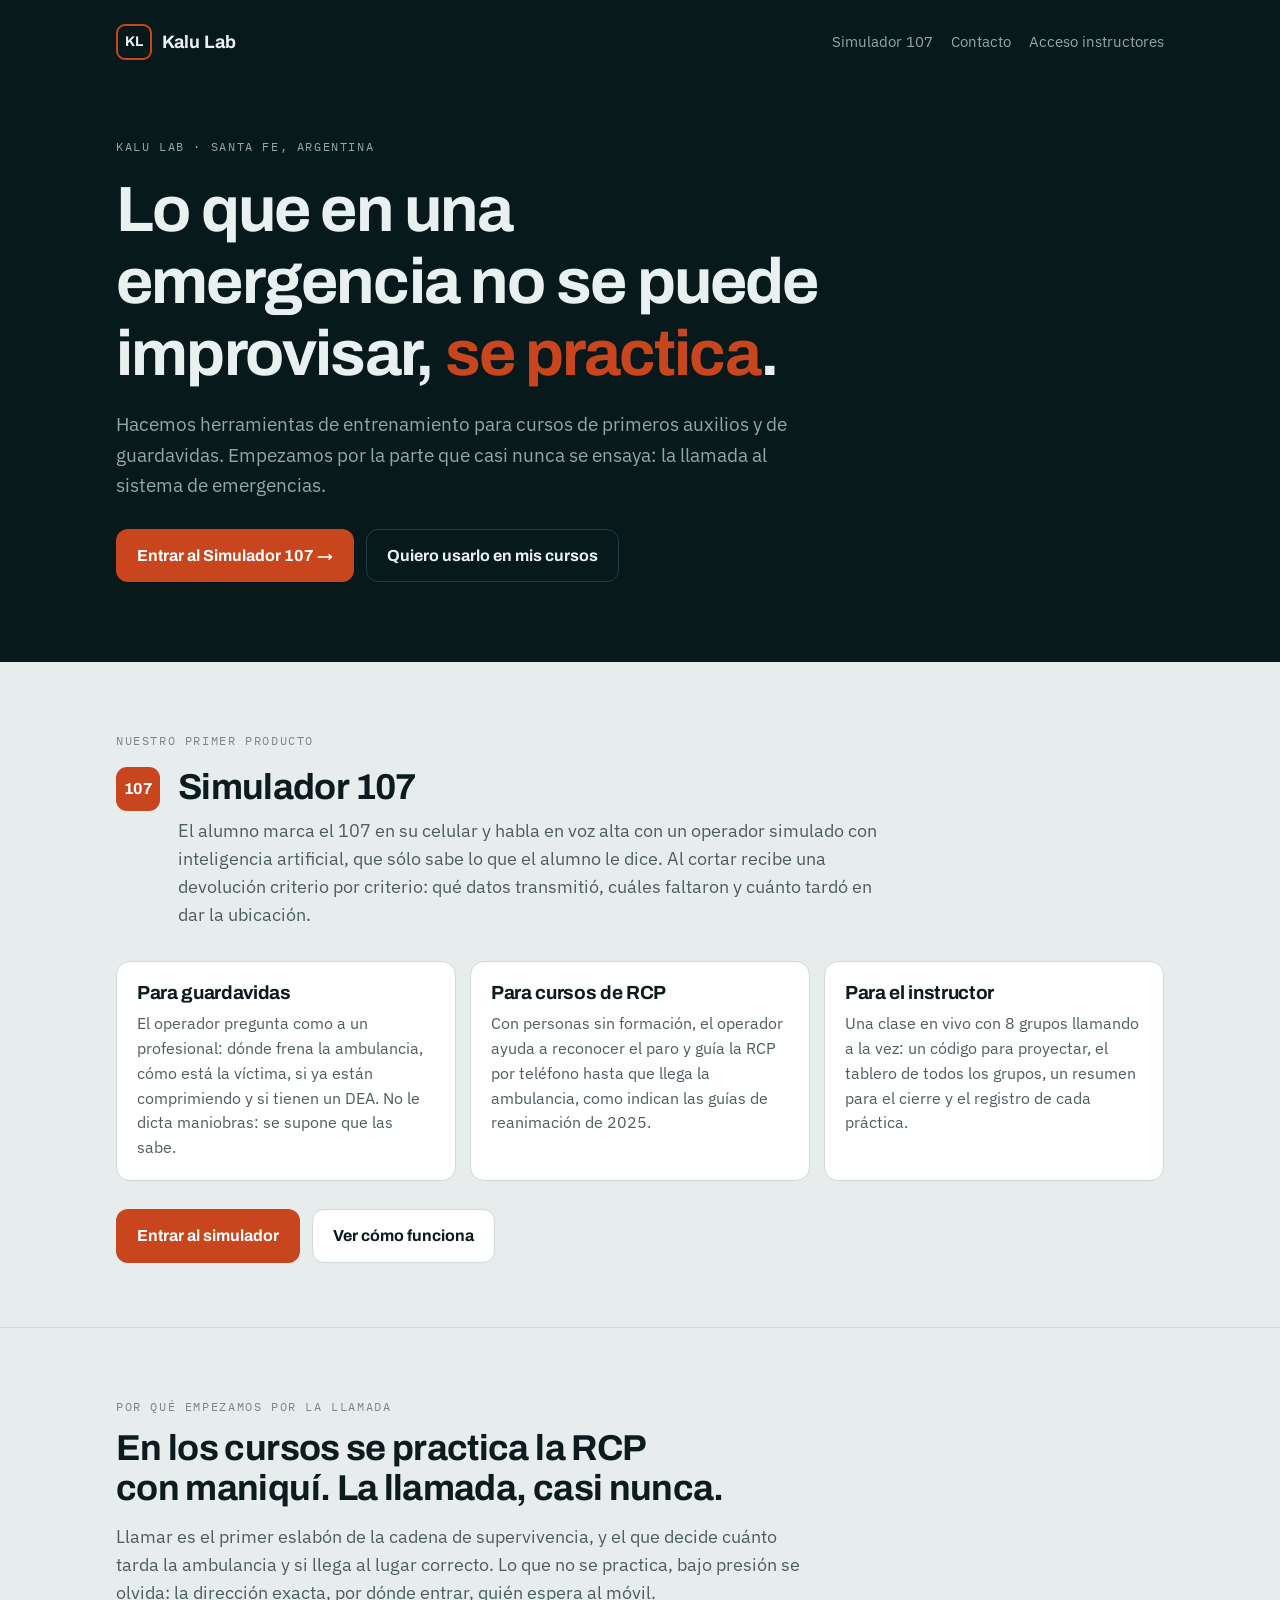
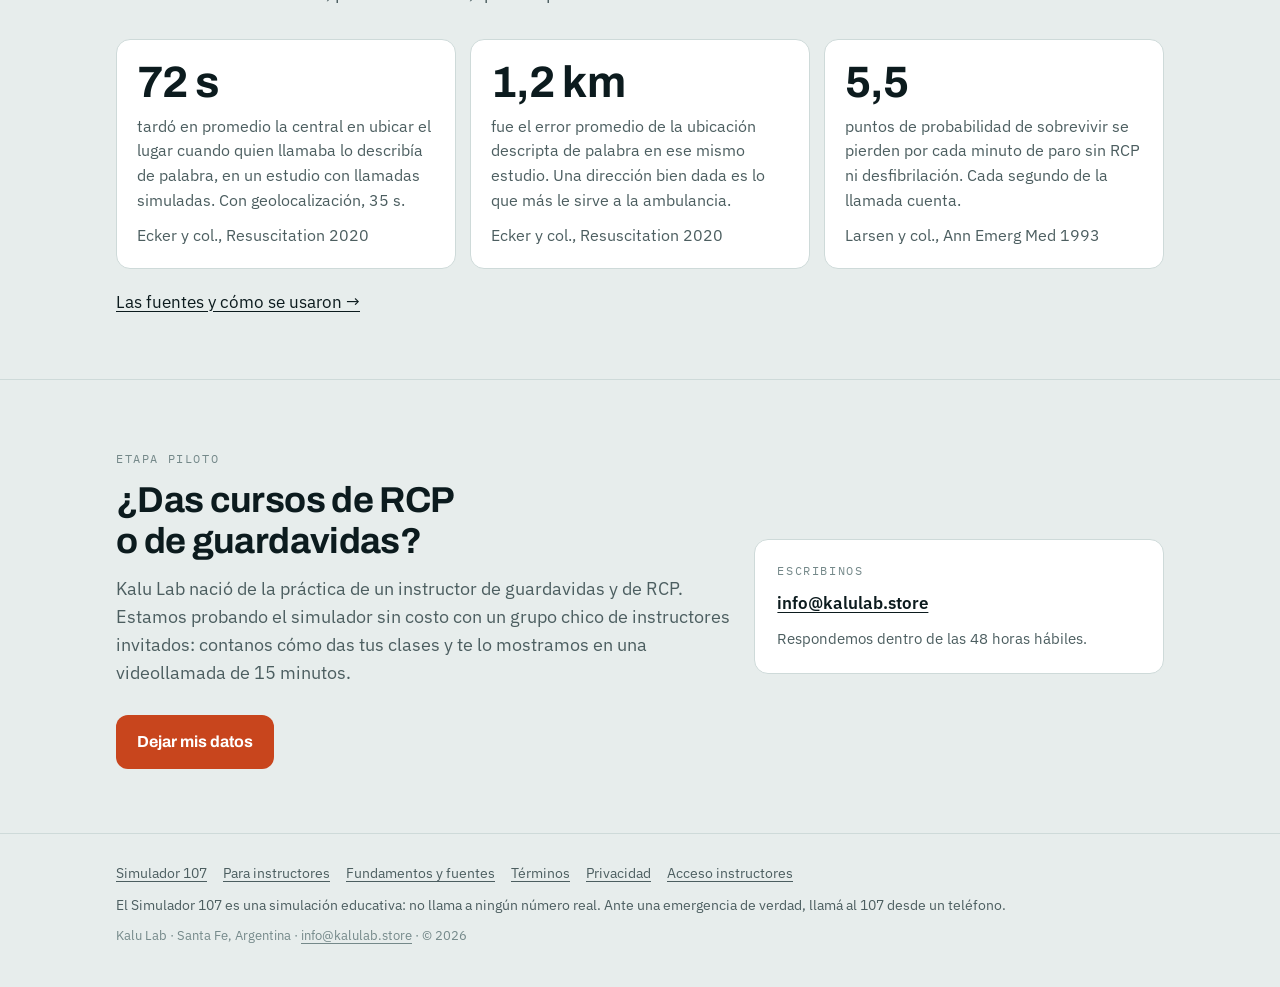
==== kalulab/index.html @ 65845c5a "La página de Kalu Lab para www.kalulab.store, con el botón para entrar al simulador La carpeta kalul" ====
<!DOCTYPE html>
<html lang="es-AR">
<head>
<meta charset="utf-8">
<meta name="viewport" content="width=device-width, initial-scale=1, viewport-fit=cover">
<title>Kalu Lab · simuladores para entrenar emergencias</title>
<meta name="description" content="Kalu Lab hace simuladores para cursos de primeros auxilios y de guardavidas. Su primer producto, el Simulador 107, entrena en voz alta la llamada al sistema de emergencias.">
<meta property="og:title" content="Kalu Lab · lo que no se puede improvisar, se practica">
<meta property="og:description" content="Simuladores para cursos de primeros auxilios y de guardavidas. El primero: el Simulador 107, para practicar la llamada a emergencias.">
<meta property="og:type" content="website">
<meta property="og:url" content="https://www.kalulab.store/">
<link rel="canonical" href="https://www.kalulab.store/">
<meta name="theme-color" content="#08191C">
<link rel="icon" href="data:image/svg+xml,%3Csvg xmlns='http://www.w3.org/2000/svg' viewBox='0 0 64 64'%3E%3Crect width='64' height='64' rx='15' fill='%2308191C'/%3E%3Crect x='5' y='5' width='54' height='54' rx='11' fill='none' stroke='%23F2703F' stroke-width='4'/%3E%3Ctext x='32' y='42' text-anchor='middle' font-family='Arial,Helvetica,sans-serif' font-weight='700' font-size='26' fill='%23E9F1F0'%3EKL%3C/text%3E%3C/svg%3E">
<link rel="preconnect" href="https://fonts.googleapis.com">
<link rel="preconnect" href="https://fonts.gstatic.com" crossorigin>
<link rel="stylesheet" href="https://fonts.googleapis.com/css2?family=Archivo:wght@600;700&family=IBM+Plex+Mono:wght@400;500&family=IBM+Plex+Sans:wght@400;500;600&display=swap">
<style>
  /* La página de Kalu Lab (www.kalulab.store). Es otro proyecto de Vercel, con esta carpeta
     como raíz: no comparte archivos con el simulador, así que lleva sus estilos adentro.
     Los tokens son los mismos de las páginas públicas del simulador (publico.css), para que
     la empresa y su producto se vean de la misma familia. */
  :root{
    --ground:#E7EDEC; --surface:#FFFFFF; --surface-2:#F1F6F5;
    --ink:#0C1B1E; --ink-2:#4C5E60; --ink-3:#75898A;
    --line:#CEDAD9; --line-soft:#E0E9E8;
    --accent:#C8451D; --accent-soft:#FBEAE4;
    --deep:#08191C; --deep-2:#0F272B; --deep-3:#16363B;
    --on-deep:#E9F1F0; --on-deep-2:#8FA9A9; --deep-line:#1E4044;
    --r:14px;
    --display:"Archivo","Helvetica Neue",Arial,sans-serif;
    --body:"IBM Plex Sans","Helvetica Neue",Arial,sans-serif;
    --mono:"IBM Plex Mono",ui-monospace,Menlo,Consolas,monospace;
    color-scheme: light;
  }
  @media (prefers-color-scheme: dark){
    :root:not([data-theme="light"]){
      --ground:#091315; --surface:#0F1E21; --surface-2:#152A2E;
      --ink:#E7EFEE; --ink-2:#9DB2B2; --ink-3:#7B9192;
      --line:#20373B; --line-soft:#1A2C2F;
      --accent:#F2703F; --accent-soft:#2A1912;
      --deep:#050E10; --deep-2:#0B1C1F; --deep-3:#12292D;
      color-scheme: dark;
    }
  }
  :root[data-theme="dark"]{
    --ground:#091315; --surface:#0F1E21; --surface-2:#152A2E;
    --ink:#E7EFEE; --ink-2:#9DB2B2; --ink-3:#7B9192;
    --line:#20373B; --line-soft:#1A2C2F;
    --accent:#F2703F; --accent-soft:#2A1912;
    --deep:#050E10; --deep-2:#0B1C1F; --deep-3:#12292D;
    color-scheme: dark;
  }
  *{box-sizing:border-box}
  html,body{margin:0}
  html{scroll-behavior:smooth}
  body{background:var(--ground); color:var(--ink); font-family:var(--body); font-size:16.5px; line-height:1.6; -webkit-font-smoothing:antialiased}
  h1,h2,h3{font-family:var(--display); font-weight:700; letter-spacing:-.018em; margin:0; text-wrap:balance; line-height:1.12}
  p{margin:0}
  a{color:inherit; text-underline-offset:3px}
  :focus-visible{outline:2px solid var(--accent); outline-offset:2px; border-radius:6px}
  .lbl{font-family:var(--mono); font-size:11.5px; letter-spacing:.14em; text-transform:uppercase; color:var(--ink-3)}
  .num{font-variant-numeric:tabular-nums}
  .ancho{max-width:1080px; margin:0 auto; padding-inline:16px}

  /* barra superior: la marca de la empresa a la izquierda, el acceso al panel a la derecha */
  .barra-sup{display:flex; align-items:center; gap:12px; padding-block:16px}
  .marca{display:flex; align-items:center; gap:10px; text-decoration:none; font-family:var(--display); font-weight:700; font-size:18px; white-space:nowrap}
  /* El sello de la empresa va en contorno; el del producto (107), lleno. */
  .sello{width:36px; height:36px; flex:none; border-radius:9px; border:2px solid var(--accent); display:grid; place-items:center;
         font-family:var(--display); font-weight:700; font-size:14px; letter-spacing:-.02em}
  .sigil{width:44px; height:44px; flex:none; border-radius:11px; background:var(--accent); display:grid; place-items:center;
         font-family:var(--display); font-weight:700; font-size:16px; color:#fff; letter-spacing:-.03em}
  .barra-sup nav{margin-left:auto; display:flex; gap:18px; flex-wrap:wrap; font-size:14.5px}
  .barra-sup nav a{text-decoration:none; color:var(--on-deep-2)}
  .barra-sup nav a:hover{color:var(--on-deep); text-decoration:underline}

  /* botones */
  .btn{display:inline-flex; align-items:center; justify-content:center; gap:8px; border-radius:12px; padding:13px 20px;
       font-family:var(--display); font-weight:700; font-size:16px; text-decoration:none; border:1px solid transparent}
  .btn.pri{background:var(--accent); color:#fff}
  .btn.pri:hover{filter:brightness(1.07)}
  .btn.sec{border-color:var(--line); background:var(--surface); color:var(--ink)}
  .oscura .btn.sec{background:transparent; border-color:var(--deep-line); color:var(--on-deep)}
  .acciones{display:flex; gap:12px; flex-wrap:wrap; margin-top:28px}

  /* secciones */
  .oscura{background:var(--deep); color:var(--on-deep)}
  .oscura .lbl{color:var(--on-deep-2)}
  .seccion{padding-block:64px}
  .seccion + .seccion{border-top:1px solid var(--line)}
  .seccion h2{font-size:clamp(26px, 4vw, 36px); margin-top:10px}
  .bajada{color:var(--ink-2); font-size:17.5px; margin-top:14px; max-width:64ch}
  .oscura .bajada{color:var(--on-deep-2)}

  .hero{padding-block:8px 80px}
  .hero .contenido{margin-top:56px; max-width:820px}
  .hero h1{font-size:clamp(36px, 6vw, 64px); letter-spacing:-.028em; margin-top:16px}
  .hero h1 em{font-style:normal; color:var(--accent)}
  .hero .bajada{font-size:19px; margin-top:20px}

  /* el producto */
  .producto{display:grid; gap:18px; grid-template-columns:auto 1fr; align-items:start; margin-top:8px}
  .producto h2{margin-top:0}
  .rasgos{display:grid; gap:14px; grid-template-columns:repeat(3, minmax(0,1fr)); margin-top:32px}
  .rasgo{background:var(--surface); border:1px solid var(--line); border-radius:var(--r); padding:20px}
  .rasgo h3{font-size:19px}
  .rasgo p{margin-top:8px; color:var(--ink-2); font-size:15.5px}

  /* por qué la llamada: tres cifras con su fuente */
  .cifras{display:grid; gap:14px; grid-template-columns:repeat(3, minmax(0,1fr)); margin-top:32px}
  .cifra{background:var(--surface); border:1px solid var(--line); border-radius:var(--r); padding:20px}
  .cifra .v{font-family:var(--display); font-weight:700; font-size:44px; letter-spacing:-.02em; line-height:1}
  .cifra p{margin-top:10px; color:var(--ink-2); font-size:15.5px}
  .cita{margin-top:10px; font-size:14px; color:var(--ink-3)}
  .mas{margin-top:20px}

  .contacto{display:grid; gap:24px; grid-template-columns:1.2fr .8fr; align-items:center}
  .tarjeta{background:var(--surface); border:1px solid var(--line); border-radius:var(--r); padding:22px; display:grid; gap:10px}
  .tarjeta a{font-weight:600}

  /* pie */
  .pie{border-top:1px solid var(--line); padding-block:28px 40px; font-size:14px; color:var(--ink-2)}
  .pie .ancho{display:grid; gap:10px}
  .pie nav{display:flex; gap:16px; flex-wrap:wrap}
  .pie .legal{font-size:13px; color:var(--ink-3)}

  @media (max-width: 820px){
    .rasgos,.cifras{grid-template-columns:1fr}
    .contacto{grid-template-columns:1fr}
  }
  /* En el celular la barra de arriba deja sólo el acceso al panel. */
  @media (max-width: 640px){
    .barra-sup nav a:not(:last-child){display:none}
    .producto{grid-template-columns:1fr}
    .hero .contenido{margin-top:36px}
  }
  @media (prefers-reduced-motion: reduce){ html{scroll-behavior:auto} }
</style>
</head>
<body>

<header class="oscura hero">
  <div class="ancho">
    <div class="barra-sup">
      <a class="marca" href="./"><span class="sello" aria-hidden="true">KL</span>Kalu Lab</a>
      <nav aria-label="Secciones"><a href="#simulador">Simulador 107</a><a href="#contacto">Contacto</a><a href="https://simulador.kalulab.store/panel" id="acceso-panel">Acceso instructores</a></nav>
    </div>
    <div class="contenido">
      <span class="lbl">Kalu Lab · Santa Fe, Argentina</span>
      <h1>Lo que en una emergencia no se puede improvisar, <em>se practica</em>.</h1>
      <p class="bajada">Hacemos herramientas de entrenamiento para cursos de primeros auxilios y de guardavidas. Empezamos por la parte que casi nunca se ensaya: la llamada al sistema de emergencias.</p>
      <div class="acciones">
        <a class="btn pri" href="https://simulador.kalulab.store/" id="ir-simulador">Entrar al Simulador 107 →</a>
        <a class="btn sec" href="https://simulador.kalulab.store/instructores">Quiero usarlo en mis cursos</a>
      </div>
    </div>
  </div>
</header>

<main>
  <section class="seccion" id="simulador">
    <div class="ancho">
      <span class="lbl">Nuestro primer producto</span>
      <div class="producto" style="margin-top:14px">
        <span class="sigil" aria-hidden="true">107</span>
        <div>
          <h2>Simulador 107</h2>
          <p class="bajada" style="margin-top:10px">El alumno marca el 107 en su celular y habla en voz alta con un operador simulado con inteligencia artificial, que sólo sabe lo que el alumno le dice. Al cortar recibe una devolución criterio por criterio: qué datos transmitió, cuáles faltaron y cuánto tardó en dar la ubicación.</p>
        </div>
      </div>
      <div class="rasgos">
        <div class="rasgo"><h3>Para guardavidas</h3><p>El operador pregunta como a un profesional: dónde frena la ambulancia, cómo está la víctima, si ya están comprimiendo y si tienen un DEA. No le dicta maniobras: se supone que las sabe.</p></div>
        <div class="rasgo"><h3>Para cursos de RCP</h3><p>Con personas sin formación, el operador ayuda a reconocer el paro y guía la RCP por teléfono hasta que llega la ambulancia, como indican las guías de reanimación de 2025.</p></div>
        <div class="rasgo"><h3>Para el instructor</h3><p>Una clase en vivo con 8 grupos llamando a la vez: un código para proyectar, el tablero de todos los grupos, un resumen para el cierre y el registro de cada práctica.</p></div>
      </div>
      <div class="acciones">
        <a class="btn pri" href="https://simulador.kalulab.store/">Entrar al simulador</a>
        <a class="btn sec" href="https://simulador.kalulab.store/instructores#como">Ver cómo funciona</a>
      </div>
    </div>
  </section>

  <section class="seccion">
    <div class="ancho">
      <span class="lbl">Por qué empezamos por la llamada</span>
      <h2>En los cursos se practica la RCP con maniquí. La llamada, casi nunca.</h2>
      <p class="bajada">Llamar es el primer eslabón de la cadena de supervivencia, y el que decide cuánto tarda la ambulancia y si llega al lugar correcto. Lo que no se practica, bajo presión se olvida: la dirección exacta, por dónde entrar, quién espera al móvil.</p>
      <div class="cifras">
        <div class="cifra"><div class="v num">72 s</div><p>tardó en promedio la central en ubicar el lugar cuando quien llamaba lo describía de palabra, en un estudio con llamadas simuladas. Con geolocalización, 35 s.</p><p class="cita">Ecker y col., Resuscitation 2020</p></div>
        <div class="cifra"><div class="v num">1,2 km</div><p>fue el error promedio de la ubicación descripta de palabra en ese mismo estudio. Una dirección bien dada es lo que más le sirve a la ambulancia.</p><p class="cita">Ecker y col., Resuscitation 2020</p></div>
        <div class="cifra"><div class="v num">5,5</div><p>puntos de probabilidad de sobrevivir se pierden por cada minuto de paro sin RCP ni desfibrilación. Cada segundo de la llamada cuenta.</p><p class="cita">Larsen y col., Ann Emerg Med 1993</p></div>
      </div>
      <p class="mas"><a href="https://simulador.kalulab.store/fundamentos">Las fuentes y cómo se usaron →</a></p>
    </div>
  </section>

  <section class="seccion" id="contacto">
    <div class="ancho contacto">
      <div>
        <span class="lbl">Etapa piloto</span>
        <h2>¿Das cursos de RCP o de guardavidas?</h2>
        <p class="bajada">Kalu Lab nació de la práctica de un instructor de guardavidas y de RCP. Estamos probando el simulador sin costo con un grupo chico de instructores invitados: contanos cómo das tus clases y te lo mostramos en una videollamada de 15 minutos.</p>
        <div class="acciones">
          <a class="btn pri" href="https://simulador.kalulab.store/instructores#contacto">Dejar mis datos</a>
        </div>
      </div>
      <div class="tarjeta">
        <span class="lbl">Escribinos</span>
        <a href="mailto:info@kalulab.store">info@kalulab.store</a>
        <p style="color:var(--ink-2); font-size:15px">Respondemos dentro de las 48 horas hábiles.</p>
      </div>
    </div>
  </section>
</main>

<footer class="pie">
  <div class="ancho">
    <nav aria-label="Enlaces"><a href="https://simulador.kalulab.store/">Simulador 107</a><a href="https://simulador.kalulab.store/instructores">Para instructores</a><a href="https://simulador.kalulab.store/fundamentos">Fundamentos y fuentes</a><a href="https://simulador.kalulab.store/terminos">Términos</a><a href="https://simulador.kalulab.store/privacidad">Privacidad</a><a href="https://simulador.kalulab.store/panel">Acceso instructores</a></nav>
    <p>El Simulador 107 es una simulación educativa: no llama a ningún número real. Ante una emergencia de verdad, llamá al 107 desde un teléfono.</p>
    <p class="legal">Kalu Lab · Santa Fe, Argentina · <a href="mailto:info@kalulab.store">info@kalulab.store</a> · © <span id="anio">2026</span></p>
  </div>
</footer>

<script>
  // El año del pie, para que no quede viejo.
  document.getElementById("anio").textContent = new Date().getFullYear();
</script>
</body>
</html>
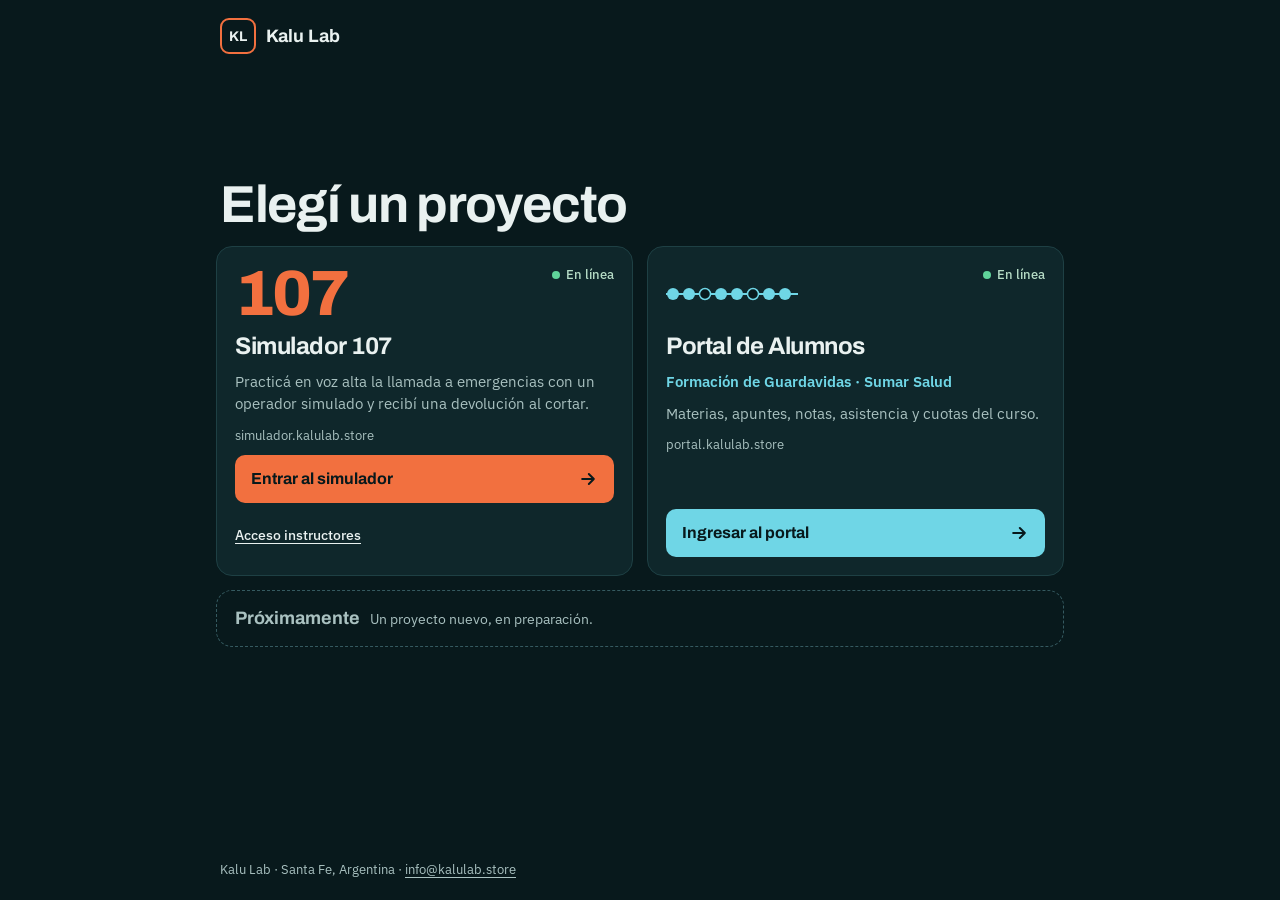
==== commit 99cb154a: "La página de Kalu Lab pasa a ser el selector de proyectos Dirección "Señal nocturna": un bloque para" ====
--- a/kalulab/index.html
+++ b/kalulab/index.html
@@ -3,228 +3,153 @@
 <head>
 <meta charset="utf-8">
 <meta name="viewport" content="width=device-width, initial-scale=1, viewport-fit=cover">
-<title>Kalu Lab · simuladores para entrenar emergencias</title>
-<meta name="description" content="Kalu Lab hace simuladores para cursos de primeros auxilios y de guardavidas. Su primer producto, el Simulador 107, entrena en voz alta la llamada al sistema de emergencias.">
-<meta property="og:title" content="Kalu Lab · lo que no se puede improvisar, se practica">
-<meta property="og:description" content="Simuladores para cursos de primeros auxilios y de guardavidas. El primero: el Simulador 107, para practicar la llamada a emergencias.">
+<title>Kalu Lab · proyectos</title>
+<meta name="description" content="Los proyectos de Kalu Lab: el Simulador 107, para practicar la llamada a emergencias, y el Portal de Alumnos de la Formación de Guardavidas de Sumar Salud.">
+<meta property="og:title" content="Kalu Lab · proyectos">
+<meta property="og:description" content="El Simulador 107 y el Portal de Alumnos de la Formación de Guardavidas de Sumar Salud.">
 <meta property="og:type" content="website">
 <meta property="og:url" content="https://www.kalulab.store/">
 <link rel="canonical" href="https://www.kalulab.store/">
 <meta name="theme-color" content="#08191C">
+<meta name="color-scheme" content="dark">
 <link rel="icon" href="data:image/svg+xml,%3Csvg xmlns='http://www.w3.org/2000/svg' viewBox='0 0 64 64'%3E%3Crect width='64' height='64' rx='15' fill='%2308191C'/%3E%3Crect x='5' y='5' width='54' height='54' rx='11' fill='none' stroke='%23F2703F' stroke-width='4'/%3E%3Ctext x='32' y='42' text-anchor='middle' font-family='Arial,Helvetica,sans-serif' font-weight='700' font-size='26' fill='%23E9F1F0'%3EKL%3C/text%3E%3C/svg%3E">
+<script>
+  // Antes de pintar nada: si llega un link de clase viejo (www.kalulab.store/?c=… o ?sala=…)
+  // o se abre la app del simulador que alguien instaló cuando el simulador vivía acá,
+  // se va directo al simulador. vercel.json hace lo mismo con los links; esto cubre la
+  // app instalada, que no pasa por una redirección.
+  (function () {
+    var q = location.search;
+    var deClase = /[?&](c|sala)=/.test(q);
+    var instalada = window.matchMedia && window.matchMedia("(display-mode: standalone)").matches;
+    if (deClase || instalada) location.replace("https://simulador.kalulab.store/" + (deClase ? q : ""));
+  })();
+</script>
 <link rel="preconnect" href="https://fonts.googleapis.com">
 <link rel="preconnect" href="https://fonts.gstatic.com" crossorigin>
-<link rel="stylesheet" href="https://fonts.googleapis.com/css2?family=Archivo:wght@600;700&family=IBM+Plex+Mono:wght@400;500&family=IBM+Plex+Sans:wght@400;500;600&display=swap">
+<link rel="stylesheet" href="https://fonts.googleapis.com/css2?family=Archivo:wght@600;700;800&family=IBM+Plex+Sans:wght@400;500;600&display=swap">
 <style>
-  /* La página de Kalu Lab (www.kalulab.store). Es otro proyecto de Vercel, con esta carpeta
-     como raíz: no comparte archivos con el simulador, así que lleva sus estilos adentro.
-     Los tokens son los mismos de las páginas públicas del simulador (publico.css), para que
-     la empresa y su producto se vean de la misma familia. */
+  /* La página de Kalu Lab (www.kalulab.store): elige entre los proyectos. Dirección
+     "Señal nocturna": el azul noche de Kalu Lab de fondo y un bloque por proyecto, cada uno
+     con su color (naranja el simulador, agua el portal). Es otro proyecto de Vercel, con
+     esta carpeta de raíz: lleva sus estilos adentro. */
   :root{
-    --ground:#E7EDEC; --surface:#FFFFFF; --surface-2:#F1F6F5;
-    --ink:#0C1B1E; --ink-2:#4C5E60; --ink-3:#75898A;
-    --line:#CEDAD9; --line-soft:#E0E9E8;
-    --accent:#C8451D; --accent-soft:#FBEAE4;
-    --deep:#08191C; --deep-2:#0F272B; --deep-3:#16363B;
-    --on-deep:#E9F1F0; --on-deep-2:#8FA9A9; --deep-line:#1E4044;
-    --r:14px;
+    --fondo:#08191C; --bloque:#0F272B; --linea:#1E4044; --linea-punteada:#355A60;
+    --tinta:#E9F1F0; --tinta-2:#A9C1C0;
+    --naranja:#F2703F; --agua:#6FD6E6; --en-linea:#5FD39A; --en-linea-texto:#B6DCC6;
     --display:"Archivo","Helvetica Neue",Arial,sans-serif;
-    --body:"IBM Plex Sans","Helvetica Neue",Arial,sans-serif;
-    --mono:"IBM Plex Mono",ui-monospace,Menlo,Consolas,monospace;
-    color-scheme: light;
-  }
-  @media (prefers-color-scheme: dark){
-    :root:not([data-theme="light"]){
-      --ground:#091315; --surface:#0F1E21; --surface-2:#152A2E;
-      --ink:#E7EFEE; --ink-2:#9DB2B2; --ink-3:#7B9192;
-      --line:#20373B; --line-soft:#1A2C2F;
-      --accent:#F2703F; --accent-soft:#2A1912;
-      --deep:#050E10; --deep-2:#0B1C1F; --deep-3:#12292D;
-      color-scheme: dark;
-    }
-  }
-  :root[data-theme="dark"]{
-    --ground:#091315; --surface:#0F1E21; --surface-2:#152A2E;
-    --ink:#E7EFEE; --ink-2:#9DB2B2; --ink-3:#7B9192;
-    --line:#20373B; --line-soft:#1A2C2F;
-    --accent:#F2703F; --accent-soft:#2A1912;
-    --deep:#050E10; --deep-2:#0B1C1F; --deep-3:#12292D;
+    --cuerpo:"IBM Plex Sans","Helvetica Neue",Arial,sans-serif;
     color-scheme: dark;
   }
   *{box-sizing:border-box}
   html,body{margin:0}
-  html{scroll-behavior:smooth}
-  body{background:var(--ground); color:var(--ink); font-family:var(--body); font-size:16.5px; line-height:1.6; -webkit-font-smoothing:antialiased}
-  h1,h2,h3{font-family:var(--display); font-weight:700; letter-spacing:-.018em; margin:0; text-wrap:balance; line-height:1.12}
-  p{margin:0}
+  body{background:var(--fondo); color:var(--tinta); font-family:var(--cuerpo); font-size:16px; line-height:1.5;
+       -webkit-font-smoothing:antialiased; min-height:100vh; min-height:100dvh}
+  h1,h2,p{margin:0}
   a{color:inherit; text-underline-offset:3px}
-  :focus-visible{outline:2px solid var(--accent); outline-offset:2px; border-radius:6px}
-  .lbl{font-family:var(--mono); font-size:11.5px; letter-spacing:.14em; text-transform:uppercase; color:var(--ink-3)}
-  .num{font-variant-numeric:tabular-nums}
-  .ancho{max-width:1080px; margin:0 auto; padding-inline:16px}
+  :focus-visible{outline:2px solid var(--tinta); outline-offset:3px; border-radius:6px}
 
-  /* barra superior: la marca de la empresa a la izquierda, el acceso al panel a la derecha */
-  .barra-sup{display:flex; align-items:center; gap:12px; padding-block:16px}
-  .marca{display:flex; align-items:center; gap:10px; text-decoration:none; font-family:var(--display); font-weight:700; font-size:18px; white-space:nowrap}
-  /* El sello de la empresa va en contorno; el del producto (107), lleno. */
-  .sello{width:36px; height:36px; flex:none; border-radius:9px; border:2px solid var(--accent); display:grid; place-items:center;
-         font-family:var(--display); font-weight:700; font-size:14px; letter-spacing:-.02em}
-  .sigil{width:44px; height:44px; flex:none; border-radius:11px; background:var(--accent); display:grid; place-items:center;
-         font-family:var(--display); font-weight:700; font-size:16px; color:#fff; letter-spacing:-.03em}
-  .barra-sup nav{margin-left:auto; display:flex; gap:18px; flex-wrap:wrap; font-size:14.5px}
-  .barra-sup nav a{text-decoration:none; color:var(--on-deep-2)}
-  .barra-sup nav a:hover{color:var(--on-deep); text-decoration:underline}
+  .pagina{max-width:880px; margin:0 auto; padding:18px 16px calc(20px + env(safe-area-inset-bottom));
+          min-height:100vh; min-height:100dvh; display:flex; flex-direction:column; gap:14px}
+  .marca{display:flex; align-items:center; gap:10px; padding:0 4px; font-family:var(--display); font-weight:700; font-size:18px}
+  .sello{width:36px; height:36px; border:2px solid var(--naranja); border-radius:9px; display:grid; place-items:center; font-size:14px}
+  h1{margin:14px 4px 4px; font-family:var(--display); font-weight:700; font-size:clamp(34px, 6vw, 52px);
+     line-height:1.05; letter-spacing:-.025em; text-wrap:balance}
 
-  /* botones */
-  .btn{display:inline-flex; align-items:center; justify-content:center; gap:8px; border-radius:12px; padding:13px 20px;
-       font-family:var(--display); font-weight:700; font-size:16px; text-decoration:none; border:1px solid transparent}
-  .btn.pri{background:var(--accent); color:#fff}
-  .btn.pri:hover{filter:brightness(1.07)}
-  .btn.sec{border-color:var(--line); background:var(--surface); color:var(--ink)}
-  .oscura .btn.sec{background:transparent; border-color:var(--deep-line); color:var(--on-deep)}
-  .acciones{display:flex; gap:12px; flex-wrap:wrap; margin-top:28px}
+  .proyectos{display:grid; gap:14px}
+  /* En la pantalla ancha, simulador y portal lado a lado; "Próximamente" abajo, a lo ancho. */
+  @media (min-width: 760px){ .proyectos{grid-template-columns:repeat(2, minmax(0,1fr))} .proximamente{grid-column:1 / -1} }
+  /* En la compu, la elección queda al medio de la pantalla y no pegada arriba. */
+  @media (min-width: 760px) and (min-height: 700px){ main{margin-block:auto} }
 
-  /* secciones */
-  .oscura{background:var(--deep); color:var(--on-deep)}
-  .oscura .lbl{color:var(--on-deep-2)}
-  .seccion{padding-block:64px}
-  .seccion + .seccion{border-top:1px solid var(--line)}
-  .seccion h2{font-size:clamp(26px, 4vw, 36px); margin-top:10px}
-  .bajada{color:var(--ink-2); font-size:17.5px; margin-top:14px; max-width:64ch}
-  .oscura .bajada{color:var(--on-deep-2)}
+  .proyecto{background:var(--bloque); border:1px solid var(--linea); border-radius:16px; padding:18px;
+            display:flex; flex-direction:column; gap:10px}
+  .arriba{display:flex; align-items:flex-start; justify-content:space-between; gap:12px; min-height:58px}
+  .sigla{font-family:var(--display); font-weight:800; font-size:64px; line-height:.9; letter-spacing:-.04em; color:var(--naranja)}
+  .estado{display:inline-flex; align-items:center; gap:6px; font-size:13px; font-weight:500; color:var(--en-linea-texto); white-space:nowrap}
+  .estado::before{content:""; width:8px; height:8px; border-radius:50%; background:var(--en-linea)}
+  .proyecto h2{font-family:var(--display); font-weight:700; font-size:24px; letter-spacing:-.02em; line-height:1.15}
+  .de{font-size:14.5px; font-weight:600; color:var(--agua)}
+  .que{font-size:15px; color:var(--tinta-2)}
+  .direccion{font-size:13px; color:var(--tinta-2)}
 
-  .hero{padding-block:8px 80px}
-  .hero .contenido{margin-top:56px; max-width:820px}
-  .hero h1{font-size:clamp(36px, 6vw, 64px); letter-spacing:-.028em; margin-top:16px}
-  .hero h1 em{font-style:normal; color:var(--accent)}
-  .hero .bajada{font-size:19px; margin-top:20px}
+  .entrar{margin-top:auto; display:flex; align-items:center; justify-content:space-between; gap:12px;
+          min-height:48px; padding:0 16px; border-radius:10px; color:var(--fondo);
+          font-family:var(--display); font-weight:700; font-size:16px; text-decoration:none;
+          transition:filter .15s ease-out, transform .16s ease-out}
+  .entrar:hover{filter:brightness(1.08)}
+  .entrar:active{transform:scale(.98)}
+  .entrar svg{flex:none}
+  .simulador .entrar{background:var(--naranja)}
+  .portal .entrar{background:var(--agua)}
+  .entrar:focus-visible{outline-color:var(--tinta)}
+  .secundario{align-self:flex-start; display:inline-flex; align-items:center; min-height:44px; font-size:14px; font-weight:500}
 
-  /* el producto */
-  .producto{display:grid; gap:18px; grid-template-columns:auto 1fr; align-items:start; margin-top:8px}
-  .producto h2{margin-top:0}
-  .rasgos{display:grid; gap:14px; grid-template-columns:repeat(3, minmax(0,1fr)); margin-top:32px}
-  .rasgo{background:var(--surface); border:1px solid var(--line); border-radius:var(--r); padding:20px}
-  .rasgo h3{font-size:19px}
-  .rasgo p{margin-top:8px; color:var(--ink-2); font-size:15.5px}
+  .proximamente{border:1.5px dashed var(--linea-punteada); border-radius:16px; padding:14px 18px;
+                display:flex; align-items:baseline; gap:4px 10px; flex-wrap:wrap; color:var(--tinta-2)}
+  .proximamente h2{font-family:var(--display); font-weight:700; font-size:18px}
+  .proximamente p{font-size:14px}
 
-  /* por qué la llamada: tres cifras con su fuente */
-  .cifras{display:grid; gap:14px; grid-template-columns:repeat(3, minmax(0,1fr)); margin-top:32px}
-  .cifra{background:var(--surface); border:1px solid var(--line); border-radius:var(--r); padding:20px}
-  .cifra .v{font-family:var(--display); font-weight:700; font-size:44px; letter-spacing:-.02em; line-height:1}
-  .cifra p{margin-top:10px; color:var(--ink-2); font-size:15.5px}
-  .cita{margin-top:10px; font-size:14px; color:var(--ink-3)}
-  .mas{margin-top:20px}
+  .pie{margin-top:auto; padding:8px 4px 0; font-size:13px; color:var(--tinta-2)}
+  .pie a{color:var(--tinta-2)}
 
-  .contacto{display:grid; gap:24px; grid-template-columns:1.2fr .8fr; align-items:center}
-  .tarjeta{background:var(--surface); border:1px solid var(--line); border-radius:var(--r); padding:22px; display:grid; gap:10px}
-  .tarjeta a{font-weight:600}
-
-  /* pie */
-  .pie{border-top:1px solid var(--line); padding-block:28px 40px; font-size:14px; color:var(--ink-2)}
-  .pie .ancho{display:grid; gap:10px}
-  .pie nav{display:flex; gap:16px; flex-wrap:wrap}
-  .pie .legal{font-size:13px; color:var(--ink-3)}
-
-  @media (max-width: 820px){
-    .rasgos,.cifras{grid-template-columns:1fr}
-    .contacto{grid-template-columns:1fr}
-  }
-  /* En el celular la barra de arriba deja sólo el acceso al panel. */
-  @media (max-width: 640px){
-    .barra-sup nav a:not(:last-child){display:none}
-    .producto{grid-template-columns:1fr}
-    .hero .contenido{margin-top:36px}
-  }
-  @media (prefers-reduced-motion: reduce){ html{scroll-behavior:auto} }
+  @media (prefers-reduced-motion: reduce){ .entrar{transition:none} .entrar:active{transform:none} }
 </style>
 </head>
 <body>
+<div class="pagina">
+  <header class="marca"><span class="sello" aria-hidden="true">KL</span>Kalu Lab</header>
 
-<header class="oscura hero">
-  <div class="ancho">
-    <div class="barra-sup">
-      <a class="marca" href="./"><span class="sello" aria-hidden="true">KL</span>Kalu Lab</a>
-      <nav aria-label="Secciones"><a href="#simulador">Simulador 107</a><a href="#contacto">Contacto</a><a href="https://simulador.kalulab.store/panel" id="acceso-panel">Acceso instructores</a></nav>
+  <main>
+    <h1>Elegí un proyecto</h1>
+
+    <div class="proyectos" style="margin-top:14px">
+      <section class="proyecto simulador" aria-labelledby="t-simulador">
+        <div class="arriba">
+          <span class="sigla" aria-hidden="true">107</span>
+          <span class="estado">En línea</span>
+        </div>
+        <h2 id="t-simulador">Simulador 107</h2>
+        <p class="que">Practicá en voz alta la llamada a emergencias con un operador simulado y recibí una devolución al cortar.</p>
+        <p class="direccion">simulador.kalulab.store</p>
+        <a class="entrar" href="https://simulador.kalulab.store/">
+          Entrar al simulador
+          <svg aria-hidden="true" viewBox="0 0 24 24" width="20" height="20" fill="none" stroke="currentColor" stroke-width="2.4" stroke-linecap="round" stroke-linejoin="round"><path d="M5 12h14M13 6l6 6-6 6"/></svg>
+        </a>
+        <a class="secundario" href="https://simulador.kalulab.store/panel">Acceso instructores</a>
+      </section>
+
+      <section class="proyecto portal" aria-labelledby="t-portal">
+        <div class="arriba">
+          <!-- La corchera del portal (su identidad "Andarivel"), en agua. -->
+          <svg aria-hidden="true" width="132" height="14" viewBox="0 0 132 14" style="margin-top:22px">
+            <rect x="0" y="6" width="132" height="2" fill="#6FD6E6"/>
+            <circle cx="7" cy="7" r="6" fill="#6FD6E6"/><circle cx="23" cy="7" r="6" fill="#6FD6E6"/>
+            <circle cx="39" cy="7" r="5.5" fill="#08191C" stroke="#6FD6E6" stroke-width="1.5"/>
+            <circle cx="55" cy="7" r="6" fill="#6FD6E6"/><circle cx="71" cy="7" r="6" fill="#6FD6E6"/>
+            <circle cx="87" cy="7" r="5.5" fill="#08191C" stroke="#6FD6E6" stroke-width="1.5"/>
+            <circle cx="103" cy="7" r="6" fill="#6FD6E6"/><circle cx="119" cy="7" r="6" fill="#6FD6E6"/>
+          </svg>
+          <span class="estado">En línea</span>
+        </div>
+        <h2 id="t-portal">Portal de Alumnos</h2>
+        <p class="de">Formación de Guardavidas · Sumar Salud</p>
+        <p class="que">Materias, apuntes, notas, asistencia y cuotas del curso.</p>
+        <p class="direccion">portal.kalulab.store</p>
+        <a class="entrar" href="https://portal.kalulab.store/">
+          Ingresar al portal
+          <svg aria-hidden="true" viewBox="0 0 24 24" width="20" height="20" fill="none" stroke="currentColor" stroke-width="2.4" stroke-linecap="round" stroke-linejoin="round"><path d="M5 12h14M13 6l6 6-6 6"/></svg>
+        </a>
+      </section>
+
+      <section class="proximamente" aria-labelledby="t-proximo">
+        <h2 id="t-proximo">Próximamente</h2>
+        <p>Un proyecto nuevo, en preparación.</p>
+      </section>
     </div>
-    <div class="contenido">
-      <span class="lbl">Kalu Lab · Santa Fe, Argentina</span>
-      <h1>Lo que en una emergencia no se puede improvisar, <em>se practica</em>.</h1>
-      <p class="bajada">Hacemos herramientas de entrenamiento para cursos de primeros auxilios y de guardavidas. Empezamos por la parte que casi nunca se ensaya: la llamada al sistema de emergencias.</p>
-      <div class="acciones">
-        <a class="btn pri" href="https://simulador.kalulab.store/" id="ir-simulador">Entrar al Simulador 107 →</a>
-        <a class="btn sec" href="https://simulador.kalulab.store/instructores">Quiero usarlo en mis cursos</a>
-      </div>
-    </div>
-  </div>
-</header>
+  </main>
 
-<main>
-  <section class="seccion" id="simulador">
-    <div class="ancho">
-      <span class="lbl">Nuestro primer producto</span>
-      <div class="producto" style="margin-top:14px">
-        <span class="sigil" aria-hidden="true">107</span>
-        <div>
-          <h2>Simulador 107</h2>
-          <p class="bajada" style="margin-top:10px">El alumno marca el 107 en su celular y habla en voz alta con un operador simulado con inteligencia artificial, que sólo sabe lo que el alumno le dice. Al cortar recibe una devolución criterio por criterio: qué datos transmitió, cuáles faltaron y cuánto tardó en dar la ubicación.</p>
-        </div>
-      </div>
-      <div class="rasgos">
-        <div class="rasgo"><h3>Para guardavidas</h3><p>El operador pregunta como a un profesional: dónde frena la ambulancia, cómo está la víctima, si ya están comprimiendo y si tienen un DEA. No le dicta maniobras: se supone que las sabe.</p></div>
-        <div class="rasgo"><h3>Para cursos de RCP</h3><p>Con personas sin formación, el operador ayuda a reconocer el paro y guía la RCP por teléfono hasta que llega la ambulancia, como indican las guías de reanimación de 2025.</p></div>
-        <div class="rasgo"><h3>Para el instructor</h3><p>Una clase en vivo con 8 grupos llamando a la vez: un código para proyectar, el tablero de todos los grupos, un resumen para el cierre y el registro de cada práctica.</p></div>
-      </div>
-      <div class="acciones">
-        <a class="btn pri" href="https://simulador.kalulab.store/">Entrar al simulador</a>
-        <a class="btn sec" href="https://simulador.kalulab.store/instructores#como">Ver cómo funciona</a>
-      </div>
-    </div>
-  </section>
-
-  <section class="seccion">
-    <div class="ancho">
-      <span class="lbl">Por qué empezamos por la llamada</span>
-      <h2>En los cursos se practica la RCP con maniquí. La llamada, casi nunca.</h2>
-      <p class="bajada">Llamar es el primer eslabón de la cadena de supervivencia, y el que decide cuánto tarda la ambulancia y si llega al lugar correcto. Lo que no se practica, bajo presión se olvida: la dirección exacta, por dónde entrar, quién espera al móvil.</p>
-      <div class="cifras">
-        <div class="cifra"><div class="v num">72 s</div><p>tardó en promedio la central en ubicar el lugar cuando quien llamaba lo describía de palabra, en un estudio con llamadas simuladas. Con geolocalización, 35 s.</p><p class="cita">Ecker y col., Resuscitation 2020</p></div>
-        <div class="cifra"><div class="v num">1,2 km</div><p>fue el error promedio de la ubicación descripta de palabra en ese mismo estudio. Una dirección bien dada es lo que más le sirve a la ambulancia.</p><p class="cita">Ecker y col., Resuscitation 2020</p></div>
-        <div class="cifra"><div class="v num">5,5</div><p>puntos de probabilidad de sobrevivir se pierden por cada minuto de paro sin RCP ni desfibrilación. Cada segundo de la llamada cuenta.</p><p class="cita">Larsen y col., Ann Emerg Med 1993</p></div>
-      </div>
-      <p class="mas"><a href="https://simulador.kalulab.store/fundamentos">Las fuentes y cómo se usaron →</a></p>
-    </div>
-  </section>
-
-  <section class="seccion" id="contacto">
-    <div class="ancho contacto">
-      <div>
-        <span class="lbl">Etapa piloto</span>
-        <h2>¿Das cursos de RCP o de guardavidas?</h2>
-        <p class="bajada">Kalu Lab nació de la práctica de un instructor de guardavidas y de RCP. Estamos probando el simulador sin costo con un grupo chico de instructores invitados: contanos cómo das tus clases y te lo mostramos en una videollamada de 15 minutos.</p>
-        <div class="acciones">
-          <a class="btn pri" href="https://simulador.kalulab.store/instructores#contacto">Dejar mis datos</a>
-        </div>
-      </div>
-      <div class="tarjeta">
-        <span class="lbl">Escribinos</span>
-        <a href="mailto:info@kalulab.store">info@kalulab.store</a>
-        <p style="color:var(--ink-2); font-size:15px">Respondemos dentro de las 48 horas hábiles.</p>
-      </div>
-    </div>
-  </section>
-</main>
-
-<footer class="pie">
-  <div class="ancho">
-    <nav aria-label="Enlaces"><a href="https://simulador.kalulab.store/">Simulador 107</a><a href="https://simulador.kalulab.store/instructores">Para instructores</a><a href="https://simulador.kalulab.store/fundamentos">Fundamentos y fuentes</a><a href="https://simulador.kalulab.store/terminos">Términos</a><a href="https://simulador.kalulab.store/privacidad">Privacidad</a><a href="https://simulador.kalulab.store/panel">Acceso instructores</a></nav>
-    <p>El Simulador 107 es una simulación educativa: no llama a ningún número real. Ante una emergencia de verdad, llamá al 107 desde un teléfono.</p>
-    <p class="legal">Kalu Lab · Santa Fe, Argentina · <a href="mailto:info@kalulab.store">info@kalulab.store</a> · © <span id="anio">2026</span></p>
-  </div>
-</footer>
-
-<script>
-  // El año del pie, para que no quede viejo.
-  document.getElementById("anio").textContent = new Date().getFullYear();
-</script>
+  <footer class="pie">Kalu Lab · Santa Fe, Argentina · <a href="mailto:info@kalulab.store">info@kalulab.store</a></footer>
+</div>
 </body>
 </html>
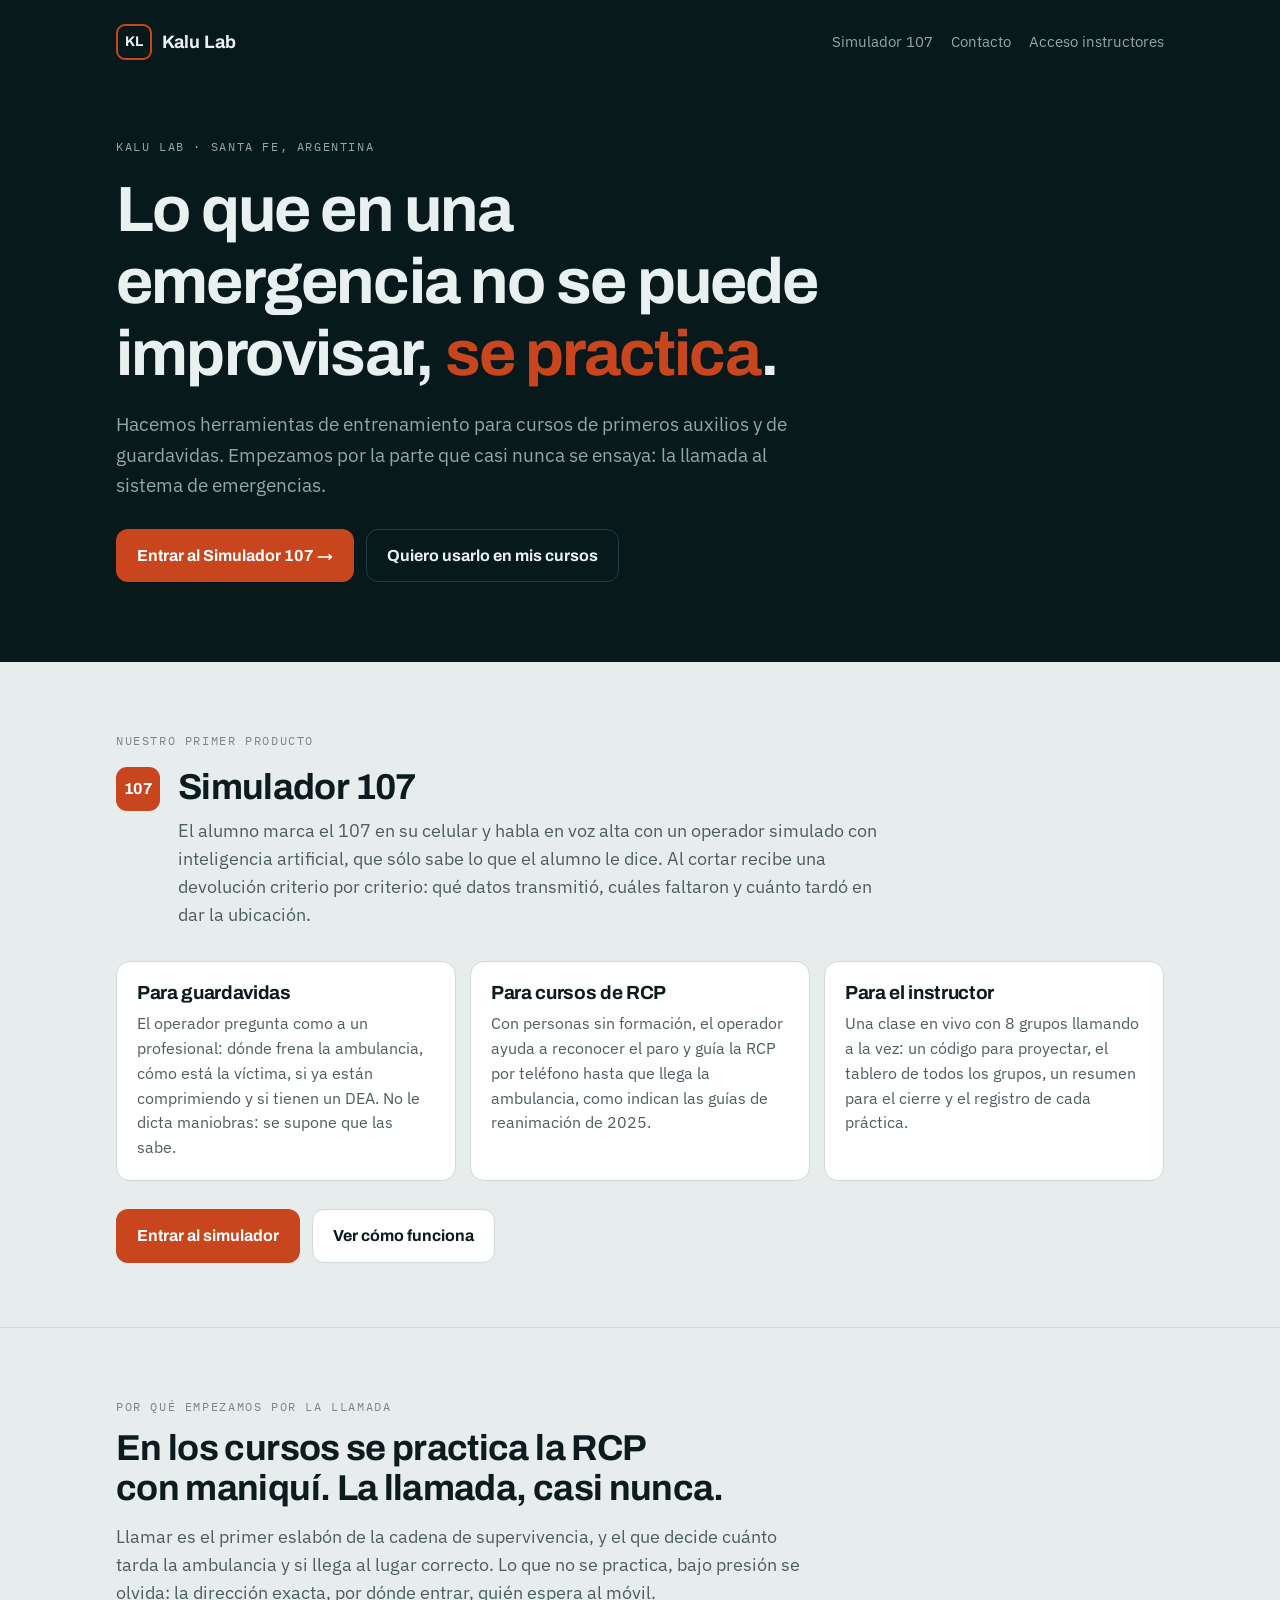
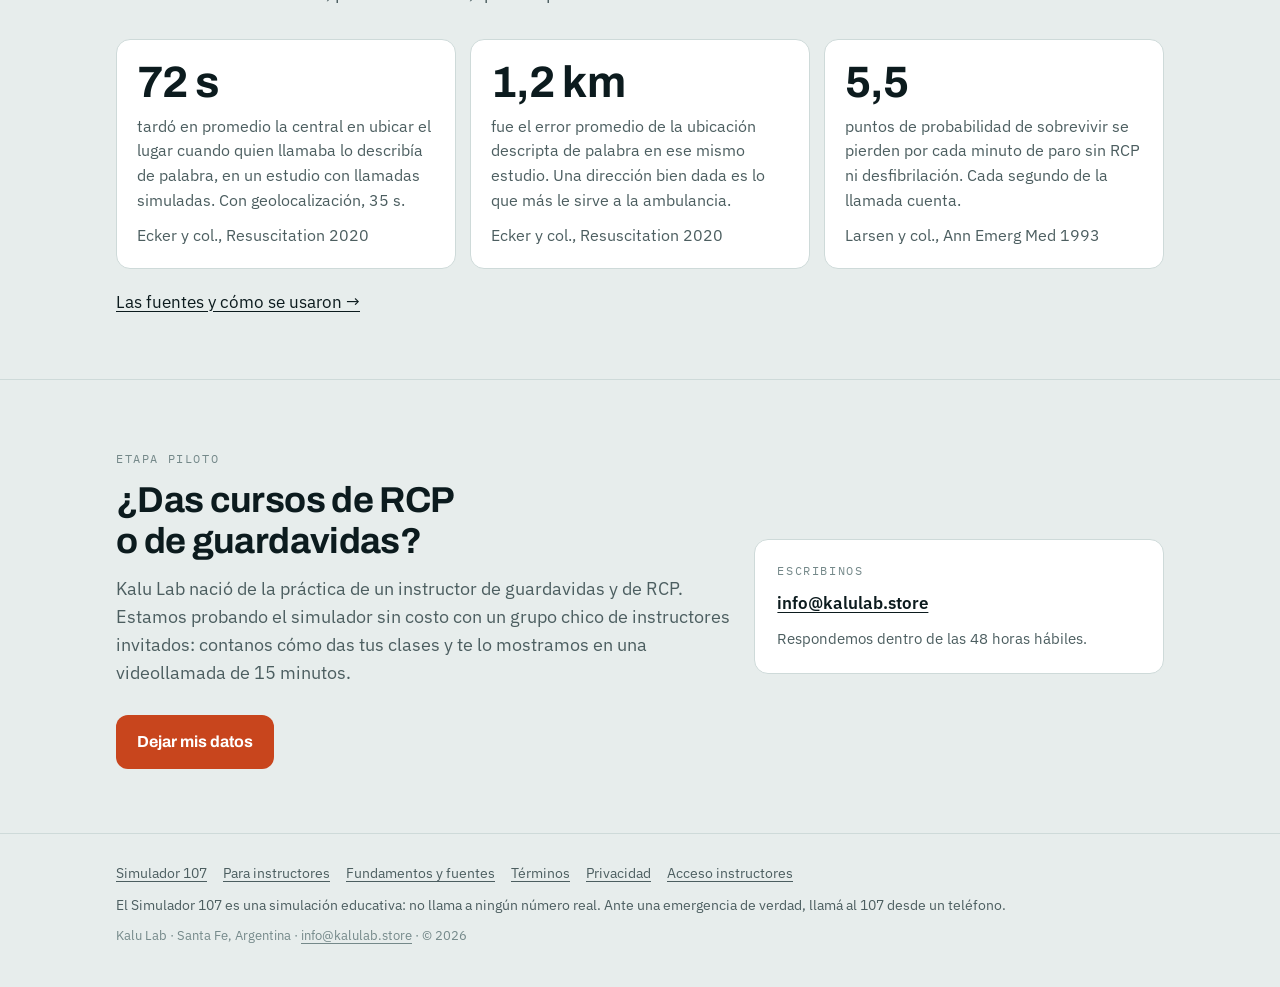
==== commit 57d47c94: "Merge pull request #7 from Luk4ConK/claude/simulador-107-producto-rllxr2 La página de Kalu Lab para " ====
--- a/kalulab/index.html
+++ b/kalulab/index.html
@@ -3,153 +3,228 @@
 <head>
 <meta charset="utf-8">
 <meta name="viewport" content="width=device-width, initial-scale=1, viewport-fit=cover">
-<title>Kalu Lab · proyectos</title>
-<meta name="description" content="Los proyectos de Kalu Lab: el Simulador 107, para practicar la llamada a emergencias, y el Portal de Alumnos de la Formación de Guardavidas de Sumar Salud.">
-<meta property="og:title" content="Kalu Lab · proyectos">
-<meta property="og:description" content="El Simulador 107 y el Portal de Alumnos de la Formación de Guardavidas de Sumar Salud.">
+<title>Kalu Lab · simuladores para entrenar emergencias</title>
+<meta name="description" content="Kalu Lab hace simuladores para cursos de primeros auxilios y de guardavidas. Su primer producto, el Simulador 107, entrena en voz alta la llamada al sistema de emergencias.">
+<meta property="og:title" content="Kalu Lab · lo que no se puede improvisar, se practica">
+<meta property="og:description" content="Simuladores para cursos de primeros auxilios y de guardavidas. El primero: el Simulador 107, para practicar la llamada a emergencias.">
 <meta property="og:type" content="website">
 <meta property="og:url" content="https://www.kalulab.store/">
 <link rel="canonical" href="https://www.kalulab.store/">
 <meta name="theme-color" content="#08191C">
-<meta name="color-scheme" content="dark">
 <link rel="icon" href="data:image/svg+xml,%3Csvg xmlns='http://www.w3.org/2000/svg' viewBox='0 0 64 64'%3E%3Crect width='64' height='64' rx='15' fill='%2308191C'/%3E%3Crect x='5' y='5' width='54' height='54' rx='11' fill='none' stroke='%23F2703F' stroke-width='4'/%3E%3Ctext x='32' y='42' text-anchor='middle' font-family='Arial,Helvetica,sans-serif' font-weight='700' font-size='26' fill='%23E9F1F0'%3EKL%3C/text%3E%3C/svg%3E">
-<script>
-  // Antes de pintar nada: si llega un link de clase viejo (www.kalulab.store/?c=… o ?sala=…)
-  // o se abre la app del simulador que alguien instaló cuando el simulador vivía acá,
-  // se va directo al simulador. vercel.json hace lo mismo con los links; esto cubre la
-  // app instalada, que no pasa por una redirección.
-  (function () {
-    var q = location.search;
-    var deClase = /[?&](c|sala)=/.test(q);
-    var instalada = window.matchMedia && window.matchMedia("(display-mode: standalone)").matches;
-    if (deClase || instalada) location.replace("https://simulador.kalulab.store/" + (deClase ? q : ""));
-  })();
-</script>
 <link rel="preconnect" href="https://fonts.googleapis.com">
 <link rel="preconnect" href="https://fonts.gstatic.com" crossorigin>
-<link rel="stylesheet" href="https://fonts.googleapis.com/css2?family=Archivo:wght@600;700;800&family=IBM+Plex+Sans:wght@400;500;600&display=swap">
+<link rel="stylesheet" href="https://fonts.googleapis.com/css2?family=Archivo:wght@600;700&family=IBM+Plex+Mono:wght@400;500&family=IBM+Plex+Sans:wght@400;500;600&display=swap">
 <style>
-  /* La página de Kalu Lab (www.kalulab.store): elige entre los proyectos. Dirección
-     "Señal nocturna": el azul noche de Kalu Lab de fondo y un bloque por proyecto, cada uno
-     con su color (naranja el simulador, agua el portal). Es otro proyecto de Vercel, con
-     esta carpeta de raíz: lleva sus estilos adentro. */
+  /* La página de Kalu Lab (www.kalulab.store). Es otro proyecto de Vercel, con esta carpeta
+     como raíz: no comparte archivos con el simulador, así que lleva sus estilos adentro.
+     Los tokens son los mismos de las páginas públicas del simulador (publico.css), para que
+     la empresa y su producto se vean de la misma familia. */
   :root{
-    --fondo:#08191C; --bloque:#0F272B; --linea:#1E4044; --linea-punteada:#355A60;
-    --tinta:#E9F1F0; --tinta-2:#A9C1C0;
-    --naranja:#F2703F; --agua:#6FD6E6; --en-linea:#5FD39A; --en-linea-texto:#B6DCC6;
+    --ground:#E7EDEC; --surface:#FFFFFF; --surface-2:#F1F6F5;
+    --ink:#0C1B1E; --ink-2:#4C5E60; --ink-3:#75898A;
+    --line:#CEDAD9; --line-soft:#E0E9E8;
+    --accent:#C8451D; --accent-soft:#FBEAE4;
+    --deep:#08191C; --deep-2:#0F272B; --deep-3:#16363B;
+    --on-deep:#E9F1F0; --on-deep-2:#8FA9A9; --deep-line:#1E4044;
+    --r:14px;
     --display:"Archivo","Helvetica Neue",Arial,sans-serif;
-    --cuerpo:"IBM Plex Sans","Helvetica Neue",Arial,sans-serif;
+    --body:"IBM Plex Sans","Helvetica Neue",Arial,sans-serif;
+    --mono:"IBM Plex Mono",ui-monospace,Menlo,Consolas,monospace;
+    color-scheme: light;
+  }
+  @media (prefers-color-scheme: dark){
+    :root:not([data-theme="light"]){
+      --ground:#091315; --surface:#0F1E21; --surface-2:#152A2E;
+      --ink:#E7EFEE; --ink-2:#9DB2B2; --ink-3:#7B9192;
+      --line:#20373B; --line-soft:#1A2C2F;
+      --accent:#F2703F; --accent-soft:#2A1912;
+      --deep:#050E10; --deep-2:#0B1C1F; --deep-3:#12292D;
+      color-scheme: dark;
+    }
+  }
+  :root[data-theme="dark"]{
+    --ground:#091315; --surface:#0F1E21; --surface-2:#152A2E;
+    --ink:#E7EFEE; --ink-2:#9DB2B2; --ink-3:#7B9192;
+    --line:#20373B; --line-soft:#1A2C2F;
+    --accent:#F2703F; --accent-soft:#2A1912;
+    --deep:#050E10; --deep-2:#0B1C1F; --deep-3:#12292D;
     color-scheme: dark;
   }
   *{box-sizing:border-box}
   html,body{margin:0}
-  body{background:var(--fondo); color:var(--tinta); font-family:var(--cuerpo); font-size:16px; line-height:1.5;
-       -webkit-font-smoothing:antialiased; min-height:100vh; min-height:100dvh}
-  h1,h2,p{margin:0}
+  html{scroll-behavior:smooth}
+  body{background:var(--ground); color:var(--ink); font-family:var(--body); font-size:16.5px; line-height:1.6; -webkit-font-smoothing:antialiased}
+  h1,h2,h3{font-family:var(--display); font-weight:700; letter-spacing:-.018em; margin:0; text-wrap:balance; line-height:1.12}
+  p{margin:0}
   a{color:inherit; text-underline-offset:3px}
-  :focus-visible{outline:2px solid var(--tinta); outline-offset:3px; border-radius:6px}
-
-  .pagina{max-width:880px; margin:0 auto; padding:18px 16px calc(20px + env(safe-area-inset-bottom));
-          min-height:100vh; min-height:100dvh; display:flex; flex-direction:column; gap:14px}
-  .marca{display:flex; align-items:center; gap:10px; padding:0 4px; font-family:var(--display); font-weight:700; font-size:18px}
-  .sello{width:36px; height:36px; border:2px solid var(--naranja); border-radius:9px; display:grid; place-items:center; font-size:14px}
-  h1{margin:14px 4px 4px; font-family:var(--display); font-weight:700; font-size:clamp(34px, 6vw, 52px);
-     line-height:1.05; letter-spacing:-.025em; text-wrap:balance}
-
-  .proyectos{display:grid; gap:14px}
-  /* En la pantalla ancha, simulador y portal lado a lado; "Próximamente" abajo, a lo ancho. */
-  @media (min-width: 760px){ .proyectos{grid-template-columns:repeat(2, minmax(0,1fr))} .proximamente{grid-column:1 / -1} }
-  /* En la compu, la elección queda al medio de la pantalla y no pegada arriba. */
-  @media (min-width: 760px) and (min-height: 700px){ main{margin-block:auto} }
-
-  .proyecto{background:var(--bloque); border:1px solid var(--linea); border-radius:16px; padding:18px;
-            display:flex; flex-direction:column; gap:10px}
-  .arriba{display:flex; align-items:flex-start; justify-content:space-between; gap:12px; min-height:58px}
-  .sigla{font-family:var(--display); font-weight:800; font-size:64px; line-height:.9; letter-spacing:-.04em; color:var(--naranja)}
-  .estado{display:inline-flex; align-items:center; gap:6px; font-size:13px; font-weight:500; color:var(--en-linea-texto); white-space:nowrap}
-  .estado::before{content:""; width:8px; height:8px; border-radius:50%; background:var(--en-linea)}
-  .proyecto h2{font-family:var(--display); font-weight:700; font-size:24px; letter-spacing:-.02em; line-height:1.15}
-  .de{font-size:14.5px; font-weight:600; color:var(--agua)}
-  .que{font-size:15px; color:var(--tinta-2)}
-  .direccion{font-size:13px; color:var(--tinta-2)}
-
-  .entrar{margin-top:auto; display:flex; align-items:center; justify-content:space-between; gap:12px;
-          min-height:48px; padding:0 16px; border-radius:10px; color:var(--fondo);
-          font-family:var(--display); font-weight:700; font-size:16px; text-decoration:none;
-          transition:filter .15s ease-out, transform .16s ease-out}
-  .entrar:hover{filter:brightness(1.08)}
-  .entrar:active{transform:scale(.98)}
-  .entrar svg{flex:none}
-  .simulador .entrar{background:var(--naranja)}
-  .portal .entrar{background:var(--agua)}
-  .entrar:focus-visible{outline-color:var(--tinta)}
-  .secundario{align-self:flex-start; display:inline-flex; align-items:center; min-height:44px; font-size:14px; font-weight:500}
-
-  .proximamente{border:1.5px dashed var(--linea-punteada); border-radius:16px; padding:14px 18px;
-                display:flex; align-items:baseline; gap:4px 10px; flex-wrap:wrap; color:var(--tinta-2)}
-  .proximamente h2{font-family:var(--display); font-weight:700; font-size:18px}
-  .proximamente p{font-size:14px}
-
-  .pie{margin-top:auto; padding:8px 4px 0; font-size:13px; color:var(--tinta-2)}
-  .pie a{color:var(--tinta-2)}
-
-  @media (prefers-reduced-motion: reduce){ .entrar{transition:none} .entrar:active{transform:none} }
+  :focus-visible{outline:2px solid var(--accent); outline-offset:2px; border-radius:6px}
+  .lbl{font-family:var(--mono); font-size:11.5px; letter-spacing:.14em; text-transform:uppercase; color:var(--ink-3)}
+  .num{font-variant-numeric:tabular-nums}
+  .ancho{max-width:1080px; margin:0 auto; padding-inline:16px}
+
+  /* barra superior: la marca de la empresa a la izquierda, el acceso al panel a la derecha */
+  .barra-sup{display:flex; align-items:center; gap:12px; padding-block:16px}
+  .marca{display:flex; align-items:center; gap:10px; text-decoration:none; font-family:var(--display); font-weight:700; font-size:18px; white-space:nowrap}
+  /* El sello de la empresa va en contorno; el del producto (107), lleno. */
+  .sello{width:36px; height:36px; flex:none; border-radius:9px; border:2px solid var(--accent); display:grid; place-items:center;
+         font-family:var(--display); font-weight:700; font-size:14px; letter-spacing:-.02em}
+  .sigil{width:44px; height:44px; flex:none; border-radius:11px; background:var(--accent); display:grid; place-items:center;
+         font-family:var(--display); font-weight:700; font-size:16px; color:#fff; letter-spacing:-.03em}
+  .barra-sup nav{margin-left:auto; display:flex; gap:18px; flex-wrap:wrap; font-size:14.5px}
+  .barra-sup nav a{text-decoration:none; color:var(--on-deep-2)}
+  .barra-sup nav a:hover{color:var(--on-deep); text-decoration:underline}
+
+  /* botones */
+  .btn{display:inline-flex; align-items:center; justify-content:center; gap:8px; border-radius:12px; padding:13px 20px;
+       font-family:var(--display); font-weight:700; font-size:16px; text-decoration:none; border:1px solid transparent}
+  .btn.pri{background:var(--accent); color:#fff}
+  .btn.pri:hover{filter:brightness(1.07)}
+  .btn.sec{border-color:var(--line); background:var(--surface); color:var(--ink)}
+  .oscura .btn.sec{background:transparent; border-color:var(--deep-line); color:var(--on-deep)}
+  .acciones{display:flex; gap:12px; flex-wrap:wrap; margin-top:28px}
+
+  /* secciones */
+  .oscura{background:var(--deep); color:var(--on-deep)}
+  .oscura .lbl{color:var(--on-deep-2)}
+  .seccion{padding-block:64px}
+  .seccion + .seccion{border-top:1px solid var(--line)}
+  .seccion h2{font-size:clamp(26px, 4vw, 36px); margin-top:10px}
+  .bajada{color:var(--ink-2); font-size:17.5px; margin-top:14px; max-width:64ch}
+  .oscura .bajada{color:var(--on-deep-2)}
+
+  .hero{padding-block:8px 80px}
+  .hero .contenido{margin-top:56px; max-width:820px}
+  .hero h1{font-size:clamp(36px, 6vw, 64px); letter-spacing:-.028em; margin-top:16px}
+  .hero h1 em{font-style:normal; color:var(--accent)}
+  .hero .bajada{font-size:19px; margin-top:20px}
+
+  /* el producto */
+  .producto{display:grid; gap:18px; grid-template-columns:auto 1fr; align-items:start; margin-top:8px}
+  .producto h2{margin-top:0}
+  .rasgos{display:grid; gap:14px; grid-template-columns:repeat(3, minmax(0,1fr)); margin-top:32px}
+  .rasgo{background:var(--surface); border:1px solid var(--line); border-radius:var(--r); padding:20px}
+  .rasgo h3{font-size:19px}
+  .rasgo p{margin-top:8px; color:var(--ink-2); font-size:15.5px}
+
+  /* por qué la llamada: tres cifras con su fuente */
+  .cifras{display:grid; gap:14px; grid-template-columns:repeat(3, minmax(0,1fr)); margin-top:32px}
+  .cifra{background:var(--surface); border:1px solid var(--line); border-radius:var(--r); padding:20px}
+  .cifra .v{font-family:var(--display); font-weight:700; font-size:44px; letter-spacing:-.02em; line-height:1}
+  .cifra p{margin-top:10px; color:var(--ink-2); font-size:15.5px}
+  .cita{margin-top:10px; font-size:14px; color:var(--ink-3)}
+  .mas{margin-top:20px}
+
+  .contacto{display:grid; gap:24px; grid-template-columns:1.2fr .8fr; align-items:center}
+  .tarjeta{background:var(--surface); border:1px solid var(--line); border-radius:var(--r); padding:22px; display:grid; gap:10px}
+  .tarjeta a{font-weight:600}
+
+  /* pie */
+  .pie{border-top:1px solid var(--line); padding-block:28px 40px; font-size:14px; color:var(--ink-2)}
+  .pie .ancho{display:grid; gap:10px}
+  .pie nav{display:flex; gap:16px; flex-wrap:wrap}
+  .pie .legal{font-size:13px; color:var(--ink-3)}
+
+  @media (max-width: 820px){
+    .rasgos,.cifras{grid-template-columns:1fr}
+    .contacto{grid-template-columns:1fr}
+  }
+  /* En el celular la barra de arriba deja sólo el acceso al panel. */
+  @media (max-width: 640px){
+    .barra-sup nav a:not(:last-child){display:none}
+    .producto{grid-template-columns:1fr}
+    .hero .contenido{margin-top:36px}
+  }
+  @media (prefers-reduced-motion: reduce){ html{scroll-behavior:auto} }
 </style>
 </head>
 <body>
-<div class="pagina">
-  <header class="marca"><span class="sello" aria-hidden="true">KL</span>Kalu Lab</header>
-
-  <main>
-    <h1>Elegí un proyecto</h1>
-
-    <div class="proyectos" style="margin-top:14px">
-      <section class="proyecto simulador" aria-labelledby="t-simulador">
-        <div class="arriba">
-          <span class="sigla" aria-hidden="true">107</span>
-          <span class="estado">En línea</span>
+
+<header class="oscura hero">
+  <div class="ancho">
+    <div class="barra-sup">
+      <a class="marca" href="./"><span class="sello" aria-hidden="true">KL</span>Kalu Lab</a>
+      <nav aria-label="Secciones"><a href="#simulador">Simulador 107</a><a href="#contacto">Contacto</a><a href="https://simulador.kalulab.store/panel" id="acceso-panel">Acceso instructores</a></nav>
+    </div>
+    <div class="contenido">
+      <span class="lbl">Kalu Lab · Santa Fe, Argentina</span>
+      <h1>Lo que en una emergencia no se puede improvisar, <em>se practica</em>.</h1>
+      <p class="bajada">Hacemos herramientas de entrenamiento para cursos de primeros auxilios y de guardavidas. Empezamos por la parte que casi nunca se ensaya: la llamada al sistema de emergencias.</p>
+      <div class="acciones">
+        <a class="btn pri" href="https://simulador.kalulab.store/" id="ir-simulador">Entrar al Simulador 107 →</a>
+        <a class="btn sec" href="https://simulador.kalulab.store/instructores">Quiero usarlo en mis cursos</a>
+      </div>
+    </div>
+  </div>
+</header>
+
+<main>
+  <section class="seccion" id="simulador">
+    <div class="ancho">
+      <span class="lbl">Nuestro primer producto</span>
+      <div class="producto" style="margin-top:14px">
+        <span class="sigil" aria-hidden="true">107</span>
+        <div>
+          <h2>Simulador 107</h2>
+          <p class="bajada" style="margin-top:10px">El alumno marca el 107 en su celular y habla en voz alta con un operador simulado con inteligencia artificial, que sólo sabe lo que el alumno le dice. Al cortar recibe una devolución criterio por criterio: qué datos transmitió, cuáles faltaron y cuánto tardó en dar la ubicación.</p>
         </div>
-        <h2 id="t-simulador">Simulador 107</h2>
-        <p class="que">Practicá en voz alta la llamada a emergencias con un operador simulado y recibí una devolución al cortar.</p>
-        <p class="direccion">simulador.kalulab.store</p>
-        <a class="entrar" href="https://simulador.kalulab.store/">
-          Entrar al simulador
-          <svg aria-hidden="true" viewBox="0 0 24 24" width="20" height="20" fill="none" stroke="currentColor" stroke-width="2.4" stroke-linecap="round" stroke-linejoin="round"><path d="M5 12h14M13 6l6 6-6 6"/></svg>
-        </a>
-        <a class="secundario" href="https://simulador.kalulab.store/panel">Acceso instructores</a>
-      </section>
-
-      <section class="proyecto portal" aria-labelledby="t-portal">
-        <div class="arriba">
-          <!-- La corchera del portal (su identidad "Andarivel"), en agua. -->
-          <svg aria-hidden="true" width="132" height="14" viewBox="0 0 132 14" style="margin-top:22px">
-            <rect x="0" y="6" width="132" height="2" fill="#6FD6E6"/>
-            <circle cx="7" cy="7" r="6" fill="#6FD6E6"/><circle cx="23" cy="7" r="6" fill="#6FD6E6"/>
-            <circle cx="39" cy="7" r="5.5" fill="#08191C" stroke="#6FD6E6" stroke-width="1.5"/>
-            <circle cx="55" cy="7" r="6" fill="#6FD6E6"/><circle cx="71" cy="7" r="6" fill="#6FD6E6"/>
-            <circle cx="87" cy="7" r="5.5" fill="#08191C" stroke="#6FD6E6" stroke-width="1.5"/>
-            <circle cx="103" cy="7" r="6" fill="#6FD6E6"/><circle cx="119" cy="7" r="6" fill="#6FD6E6"/>
-          </svg>
-          <span class="estado">En línea</span>
+      </div>
+      <div class="rasgos">
+        <div class="rasgo"><h3>Para guardavidas</h3><p>El operador pregunta como a un profesional: dónde frena la ambulancia, cómo está la víctima, si ya están comprimiendo y si tienen un DEA. No le dicta maniobras: se supone que las sabe.</p></div>
+        <div class="rasgo"><h3>Para cursos de RCP</h3><p>Con personas sin formación, el operador ayuda a reconocer el paro y guía la RCP por teléfono hasta que llega la ambulancia, como indican las guías de reanimación de 2025.</p></div>
+        <div class="rasgo"><h3>Para el instructor</h3><p>Una clase en vivo con 8 grupos llamando a la vez: un código para proyectar, el tablero de todos los grupos, un resumen para el cierre y el registro de cada práctica.</p></div>
+      </div>
+      <div class="acciones">
+        <a class="btn pri" href="https://simulador.kalulab.store/">Entrar al simulador</a>
+        <a class="btn sec" href="https://simulador.kalulab.store/instructores#como">Ver cómo funciona</a>
+      </div>
+    </div>
+  </section>
+
+  <section class="seccion">
+    <div class="ancho">
+      <span class="lbl">Por qué empezamos por la llamada</span>
+      <h2>En los cursos se practica la RCP con maniquí. La llamada, casi nunca.</h2>
+      <p class="bajada">Llamar es el primer eslabón de la cadena de supervivencia, y el que decide cuánto tarda la ambulancia y si llega al lugar correcto. Lo que no se practica, bajo presión se olvida: la dirección exacta, por dónde entrar, quién espera al móvil.</p>
+      <div class="cifras">
+        <div class="cifra"><div class="v num">72 s</div><p>tardó en promedio la central en ubicar el lugar cuando quien llamaba lo describía de palabra, en un estudio con llamadas simuladas. Con geolocalización, 35 s.</p><p class="cita">Ecker y col., Resuscitation 2020</p></div>
+        <div class="cifra"><div class="v num">1,2 km</div><p>fue el error promedio de la ubicación descripta de palabra en ese mismo estudio. Una dirección bien dada es lo que más le sirve a la ambulancia.</p><p class="cita">Ecker y col., Resuscitation 2020</p></div>
+        <div class="cifra"><div class="v num">5,5</div><p>puntos de probabilidad de sobrevivir se pierden por cada minuto de paro sin RCP ni desfibrilación. Cada segundo de la llamada cuenta.</p><p class="cita">Larsen y col., Ann Emerg Med 1993</p></div>
+      </div>
+      <p class="mas"><a href="https://simulador.kalulab.store/fundamentos">Las fuentes y cómo se usaron →</a></p>
+    </div>
+  </section>
+
+  <section class="seccion" id="contacto">
+    <div class="ancho contacto">
+      <div>
+        <span class="lbl">Etapa piloto</span>
+        <h2>¿Das cursos de RCP o de guardavidas?</h2>
+        <p class="bajada">Kalu Lab nació de la práctica de un instructor de guardavidas y de RCP. Estamos probando el simulador sin costo con un grupo chico de instructores invitados: contanos cómo das tus clases y te lo mostramos en una videollamada de 15 minutos.</p>
+        <div class="acciones">
+          <a class="btn pri" href="https://simulador.kalulab.store/instructores#contacto">Dejar mis datos</a>
         </div>
-        <h2 id="t-portal">Portal de Alumnos</h2>
-        <p class="de">Formación de Guardavidas · Sumar Salud</p>
-        <p class="que">Materias, apuntes, notas, asistencia y cuotas del curso.</p>
-        <p class="direccion">portal.kalulab.store</p>
-        <a class="entrar" href="https://portal.kalulab.store/">
-          Ingresar al portal
-          <svg aria-hidden="true" viewBox="0 0 24 24" width="20" height="20" fill="none" stroke="currentColor" stroke-width="2.4" stroke-linecap="round" stroke-linejoin="round"><path d="M5 12h14M13 6l6 6-6 6"/></svg>
-        </a>
-      </section>
-
-      <section class="proximamente" aria-labelledby="t-proximo">
-        <h2 id="t-proximo">Próximamente</h2>
-        <p>Un proyecto nuevo, en preparación.</p>
-      </section>
-    </div>
-  </main>
-
-  <footer class="pie">Kalu Lab · Santa Fe, Argentina · <a href="mailto:info@kalulab.store">info@kalulab.store</a></footer>
-</div>
+      </div>
+      <div class="tarjeta">
+        <span class="lbl">Escribinos</span>
+        <a href="mailto:info@kalulab.store">info@kalulab.store</a>
+        <p style="color:var(--ink-2); font-size:15px">Respondemos dentro de las 48 horas hábiles.</p>
+      </div>
+    </div>
+  </section>
+</main>
+
+<footer class="pie">
+  <div class="ancho">
+    <nav aria-label="Enlaces"><a href="https://simulador.kalulab.store/">Simulador 107</a><a href="https://simulador.kalulab.store/instructores">Para instructores</a><a href="https://simulador.kalulab.store/fundamentos">Fundamentos y fuentes</a><a href="https://simulador.kalulab.store/terminos">Términos</a><a href="https://simulador.kalulab.store/privacidad">Privacidad</a><a href="https://simulador.kalulab.store/panel">Acceso instructores</a></nav>
+    <p>El Simulador 107 es una simulación educativa: no llama a ningún número real. Ante una emergencia de verdad, llamá al 107 desde un teléfono.</p>
+    <p class="legal">Kalu Lab · Santa Fe, Argentina · <a href="mailto:info@kalulab.store">info@kalulab.store</a> · © <span id="anio">2026</span></p>
+  </div>
+</footer>
+
+<script>
+  // El año del pie, para que no quede viejo.
+  document.getElementById("anio").textContent = new Date().getFullYear();
+</script>
 </body>
 </html>
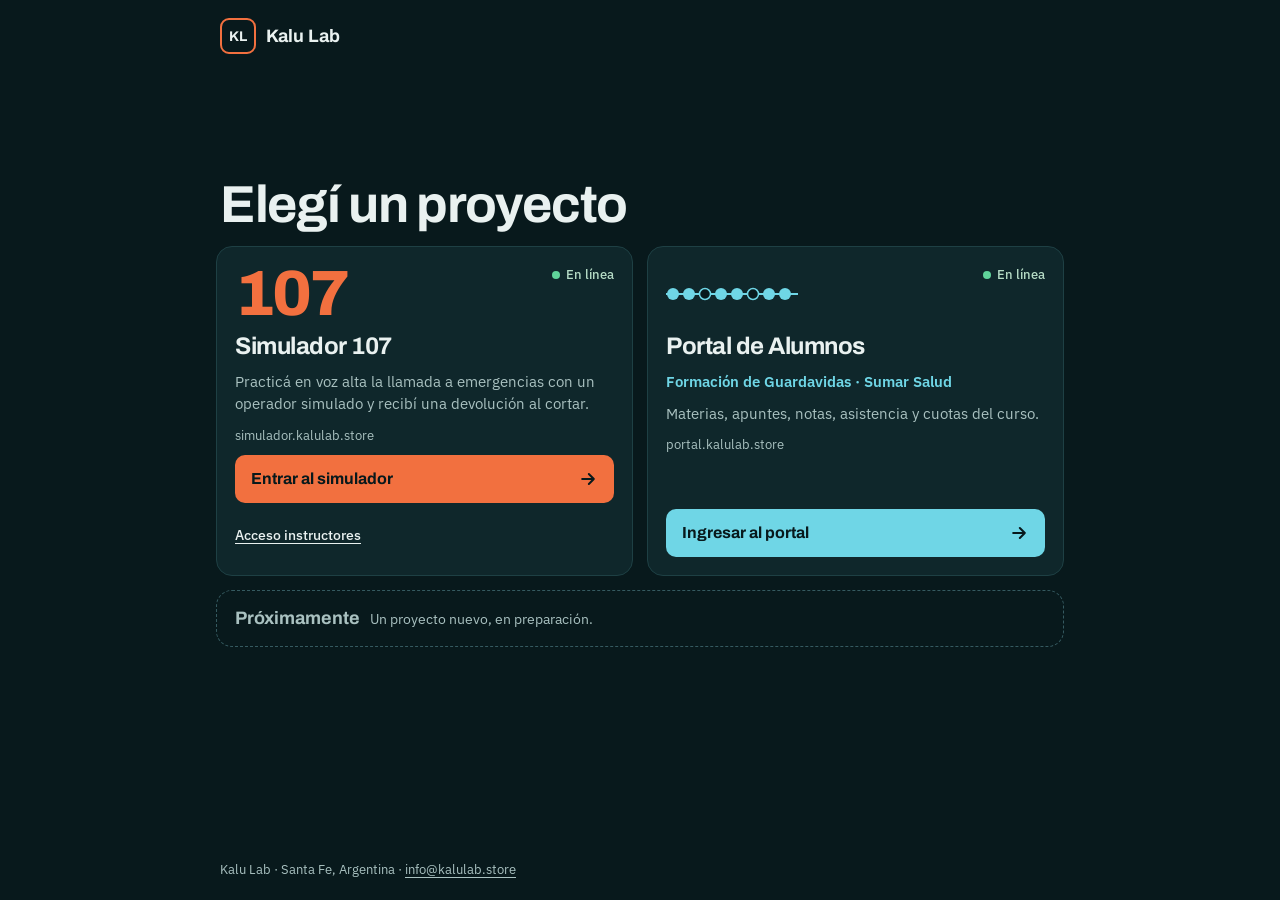
==== commit 51da68d3: "Merge pull request #8 from Luk4ConK/claude/simulador-107-producto-rllxr2 Claude/simulador 107 produc" ====
--- a/kalulab/index.html
+++ b/kalulab/index.html
@@ -3,228 +3,153 @@
 <head>
 <meta charset="utf-8">
 <meta name="viewport" content="width=device-width, initial-scale=1, viewport-fit=cover">
-<title>Kalu Lab · simuladores para entrenar emergencias</title>
-<meta name="description" content="Kalu Lab hace simuladores para cursos de primeros auxilios y de guardavidas. Su primer producto, el Simulador 107, entrena en voz alta la llamada al sistema de emergencias.">
-<meta property="og:title" content="Kalu Lab · lo que no se puede improvisar, se practica">
-<meta property="og:description" content="Simuladores para cursos de primeros auxilios y de guardavidas. El primero: el Simulador 107, para practicar la llamada a emergencias.">
+<title>Kalu Lab · proyectos</title>
+<meta name="description" content="Los proyectos de Kalu Lab: el Simulador 107, para practicar la llamada a emergencias, y el Portal de Alumnos de la Formación de Guardavidas de Sumar Salud.">
+<meta property="og:title" content="Kalu Lab · proyectos">
+<meta property="og:description" content="El Simulador 107 y el Portal de Alumnos de la Formación de Guardavidas de Sumar Salud.">
 <meta property="og:type" content="website">
 <meta property="og:url" content="https://www.kalulab.store/">
 <link rel="canonical" href="https://www.kalulab.store/">
 <meta name="theme-color" content="#08191C">
+<meta name="color-scheme" content="dark">
 <link rel="icon" href="data:image/svg+xml,%3Csvg xmlns='http://www.w3.org/2000/svg' viewBox='0 0 64 64'%3E%3Crect width='64' height='64' rx='15' fill='%2308191C'/%3E%3Crect x='5' y='5' width='54' height='54' rx='11' fill='none' stroke='%23F2703F' stroke-width='4'/%3E%3Ctext x='32' y='42' text-anchor='middle' font-family='Arial,Helvetica,sans-serif' font-weight='700' font-size='26' fill='%23E9F1F0'%3EKL%3C/text%3E%3C/svg%3E">
+<script>
+  // Antes de pintar nada: si llega un link de clase viejo (www.kalulab.store/?c=… o ?sala=…)
+  // o se abre la app del simulador que alguien instaló cuando el simulador vivía acá,
+  // se va directo al simulador. vercel.json hace lo mismo con los links; esto cubre la
+  // app instalada, que no pasa por una redirección.
+  (function () {
+    var q = location.search;
+    var deClase = /[?&](c|sala)=/.test(q);
+    var instalada = window.matchMedia && window.matchMedia("(display-mode: standalone)").matches;
+    if (deClase || instalada) location.replace("https://simulador.kalulab.store/" + (deClase ? q : ""));
+  })();
+</script>
 <link rel="preconnect" href="https://fonts.googleapis.com">
 <link rel="preconnect" href="https://fonts.gstatic.com" crossorigin>
-<link rel="stylesheet" href="https://fonts.googleapis.com/css2?family=Archivo:wght@600;700&family=IBM+Plex+Mono:wght@400;500&family=IBM+Plex+Sans:wght@400;500;600&display=swap">
+<link rel="stylesheet" href="https://fonts.googleapis.com/css2?family=Archivo:wght@600;700;800&family=IBM+Plex+Sans:wght@400;500;600&display=swap">
 <style>
-  /* La página de Kalu Lab (www.kalulab.store). Es otro proyecto de Vercel, con esta carpeta
-     como raíz: no comparte archivos con el simulador, así que lleva sus estilos adentro.
-     Los tokens son los mismos de las páginas públicas del simulador (publico.css), para que
-     la empresa y su producto se vean de la misma familia. */
+  /* La página de Kalu Lab (www.kalulab.store): elige entre los proyectos. Dirección
+     "Señal nocturna": el azul noche de Kalu Lab de fondo y un bloque por proyecto, cada uno
+     con su color (naranja el simulador, agua el portal). Es otro proyecto de Vercel, con
+     esta carpeta de raíz: lleva sus estilos adentro. */
   :root{
-    --ground:#E7EDEC; --surface:#FFFFFF; --surface-2:#F1F6F5;
-    --ink:#0C1B1E; --ink-2:#4C5E60; --ink-3:#75898A;
-    --line:#CEDAD9; --line-soft:#E0E9E8;
-    --accent:#C8451D; --accent-soft:#FBEAE4;
-    --deep:#08191C; --deep-2:#0F272B; --deep-3:#16363B;
-    --on-deep:#E9F1F0; --on-deep-2:#8FA9A9; --deep-line:#1E4044;
-    --r:14px;
+    --fondo:#08191C; --bloque:#0F272B; --linea:#1E4044; --linea-punteada:#355A60;
+    --tinta:#E9F1F0; --tinta-2:#A9C1C0;
+    --naranja:#F2703F; --agua:#6FD6E6; --en-linea:#5FD39A; --en-linea-texto:#B6DCC6;
     --display:"Archivo","Helvetica Neue",Arial,sans-serif;
-    --body:"IBM Plex Sans","Helvetica Neue",Arial,sans-serif;
-    --mono:"IBM Plex Mono",ui-monospace,Menlo,Consolas,monospace;
-    color-scheme: light;
-  }
-  @media (prefers-color-scheme: dark){
-    :root:not([data-theme="light"]){
-      --ground:#091315; --surface:#0F1E21; --surface-2:#152A2E;
-      --ink:#E7EFEE; --ink-2:#9DB2B2; --ink-3:#7B9192;
-      --line:#20373B; --line-soft:#1A2C2F;
-      --accent:#F2703F; --accent-soft:#2A1912;
-      --deep:#050E10; --deep-2:#0B1C1F; --deep-3:#12292D;
-      color-scheme: dark;
-    }
-  }
-  :root[data-theme="dark"]{
-    --ground:#091315; --surface:#0F1E21; --surface-2:#152A2E;
-    --ink:#E7EFEE; --ink-2:#9DB2B2; --ink-3:#7B9192;
-    --line:#20373B; --line-soft:#1A2C2F;
-    --accent:#F2703F; --accent-soft:#2A1912;
-    --deep:#050E10; --deep-2:#0B1C1F; --deep-3:#12292D;
+    --cuerpo:"IBM Plex Sans","Helvetica Neue",Arial,sans-serif;
     color-scheme: dark;
   }
   *{box-sizing:border-box}
   html,body{margin:0}
-  html{scroll-behavior:smooth}
-  body{background:var(--ground); color:var(--ink); font-family:var(--body); font-size:16.5px; line-height:1.6; -webkit-font-smoothing:antialiased}
-  h1,h2,h3{font-family:var(--display); font-weight:700; letter-spacing:-.018em; margin:0; text-wrap:balance; line-height:1.12}
-  p{margin:0}
+  body{background:var(--fondo); color:var(--tinta); font-family:var(--cuerpo); font-size:16px; line-height:1.5;
+       -webkit-font-smoothing:antialiased; min-height:100vh; min-height:100dvh}
+  h1,h2,p{margin:0}
   a{color:inherit; text-underline-offset:3px}
-  :focus-visible{outline:2px solid var(--accent); outline-offset:2px; border-radius:6px}
-  .lbl{font-family:var(--mono); font-size:11.5px; letter-spacing:.14em; text-transform:uppercase; color:var(--ink-3)}
-  .num{font-variant-numeric:tabular-nums}
-  .ancho{max-width:1080px; margin:0 auto; padding-inline:16px}
+  :focus-visible{outline:2px solid var(--tinta); outline-offset:3px; border-radius:6px}
 
-  /* barra superior: la marca de la empresa a la izquierda, el acceso al panel a la derecha */
-  .barra-sup{display:flex; align-items:center; gap:12px; padding-block:16px}
-  .marca{display:flex; align-items:center; gap:10px; text-decoration:none; font-family:var(--display); font-weight:700; font-size:18px; white-space:nowrap}
-  /* El sello de la empresa va en contorno; el del producto (107), lleno. */
-  .sello{width:36px; height:36px; flex:none; border-radius:9px; border:2px solid var(--accent); display:grid; place-items:center;
-         font-family:var(--display); font-weight:700; font-size:14px; letter-spacing:-.02em}
-  .sigil{width:44px; height:44px; flex:none; border-radius:11px; background:var(--accent); display:grid; place-items:center;
-         font-family:var(--display); font-weight:700; font-size:16px; color:#fff; letter-spacing:-.03em}
-  .barra-sup nav{margin-left:auto; display:flex; gap:18px; flex-wrap:wrap; font-size:14.5px}
-  .barra-sup nav a{text-decoration:none; color:var(--on-deep-2)}
-  .barra-sup nav a:hover{color:var(--on-deep); text-decoration:underline}
+  .pagina{max-width:880px; margin:0 auto; padding:18px 16px calc(20px + env(safe-area-inset-bottom));
+          min-height:100vh; min-height:100dvh; display:flex; flex-direction:column; gap:14px}
+  .marca{display:flex; align-items:center; gap:10px; padding:0 4px; font-family:var(--display); font-weight:700; font-size:18px}
+  .sello{width:36px; height:36px; border:2px solid var(--naranja); border-radius:9px; display:grid; place-items:center; font-size:14px}
+  h1{margin:14px 4px 4px; font-family:var(--display); font-weight:700; font-size:clamp(34px, 6vw, 52px);
+     line-height:1.05; letter-spacing:-.025em; text-wrap:balance}
 
-  /* botones */
-  .btn{display:inline-flex; align-items:center; justify-content:center; gap:8px; border-radius:12px; padding:13px 20px;
-       font-family:var(--display); font-weight:700; font-size:16px; text-decoration:none; border:1px solid transparent}
-  .btn.pri{background:var(--accent); color:#fff}
-  .btn.pri:hover{filter:brightness(1.07)}
-  .btn.sec{border-color:var(--line); background:var(--surface); color:var(--ink)}
-  .oscura .btn.sec{background:transparent; border-color:var(--deep-line); color:var(--on-deep)}
-  .acciones{display:flex; gap:12px; flex-wrap:wrap; margin-top:28px}
+  .proyectos{display:grid; gap:14px}
+  /* En la pantalla ancha, simulador y portal lado a lado; "Próximamente" abajo, a lo ancho. */
+  @media (min-width: 760px){ .proyectos{grid-template-columns:repeat(2, minmax(0,1fr))} .proximamente{grid-column:1 / -1} }
+  /* En la compu, la elección queda al medio de la pantalla y no pegada arriba. */
+  @media (min-width: 760px) and (min-height: 700px){ main{margin-block:auto} }
 
-  /* secciones */
-  .oscura{background:var(--deep); color:var(--on-deep)}
-  .oscura .lbl{color:var(--on-deep-2)}
-  .seccion{padding-block:64px}
-  .seccion + .seccion{border-top:1px solid var(--line)}
-  .seccion h2{font-size:clamp(26px, 4vw, 36px); margin-top:10px}
-  .bajada{color:var(--ink-2); font-size:17.5px; margin-top:14px; max-width:64ch}
-  .oscura .bajada{color:var(--on-deep-2)}
+  .proyecto{background:var(--bloque); border:1px solid var(--linea); border-radius:16px; padding:18px;
+            display:flex; flex-direction:column; gap:10px}
+  .arriba{display:flex; align-items:flex-start; justify-content:space-between; gap:12px; min-height:58px}
+  .sigla{font-family:var(--display); font-weight:800; font-size:64px; line-height:.9; letter-spacing:-.04em; color:var(--naranja)}
+  .estado{display:inline-flex; align-items:center; gap:6px; font-size:13px; font-weight:500; color:var(--en-linea-texto); white-space:nowrap}
+  .estado::before{content:""; width:8px; height:8px; border-radius:50%; background:var(--en-linea)}
+  .proyecto h2{font-family:var(--display); font-weight:700; font-size:24px; letter-spacing:-.02em; line-height:1.15}
+  .de{font-size:14.5px; font-weight:600; color:var(--agua)}
+  .que{font-size:15px; color:var(--tinta-2)}
+  .direccion{font-size:13px; color:var(--tinta-2)}
 
-  .hero{padding-block:8px 80px}
-  .hero .contenido{margin-top:56px; max-width:820px}
-  .hero h1{font-size:clamp(36px, 6vw, 64px); letter-spacing:-.028em; margin-top:16px}
-  .hero h1 em{font-style:normal; color:var(--accent)}
-  .hero .bajada{font-size:19px; margin-top:20px}
+  .entrar{margin-top:auto; display:flex; align-items:center; justify-content:space-between; gap:12px;
+          min-height:48px; padding:0 16px; border-radius:10px; color:var(--fondo);
+          font-family:var(--display); font-weight:700; font-size:16px; text-decoration:none;
+          transition:filter .15s ease-out, transform .16s ease-out}
+  .entrar:hover{filter:brightness(1.08)}
+  .entrar:active{transform:scale(.98)}
+  .entrar svg{flex:none}
+  .simulador .entrar{background:var(--naranja)}
+  .portal .entrar{background:var(--agua)}
+  .entrar:focus-visible{outline-color:var(--tinta)}
+  .secundario{align-self:flex-start; display:inline-flex; align-items:center; min-height:44px; font-size:14px; font-weight:500}
 
-  /* el producto */
-  .producto{display:grid; gap:18px; grid-template-columns:auto 1fr; align-items:start; margin-top:8px}
-  .producto h2{margin-top:0}
-  .rasgos{display:grid; gap:14px; grid-template-columns:repeat(3, minmax(0,1fr)); margin-top:32px}
-  .rasgo{background:var(--surface); border:1px solid var(--line); border-radius:var(--r); padding:20px}
-  .rasgo h3{font-size:19px}
-  .rasgo p{margin-top:8px; color:var(--ink-2); font-size:15.5px}
+  .proximamente{border:1.5px dashed var(--linea-punteada); border-radius:16px; padding:14px 18px;
+                display:flex; align-items:baseline; gap:4px 10px; flex-wrap:wrap; color:var(--tinta-2)}
+  .proximamente h2{font-family:var(--display); font-weight:700; font-size:18px}
+  .proximamente p{font-size:14px}
 
-  /* por qué la llamada: tres cifras con su fuente */
-  .cifras{display:grid; gap:14px; grid-template-columns:repeat(3, minmax(0,1fr)); margin-top:32px}
-  .cifra{background:var(--surface); border:1px solid var(--line); border-radius:var(--r); padding:20px}
-  .cifra .v{font-family:var(--display); font-weight:700; font-size:44px; letter-spacing:-.02em; line-height:1}
-  .cifra p{margin-top:10px; color:var(--ink-2); font-size:15.5px}
-  .cita{margin-top:10px; font-size:14px; color:var(--ink-3)}
-  .mas{margin-top:20px}
+  .pie{margin-top:auto; padding:8px 4px 0; font-size:13px; color:var(--tinta-2)}
+  .pie a{color:var(--tinta-2)}
 
-  .contacto{display:grid; gap:24px; grid-template-columns:1.2fr .8fr; align-items:center}
-  .tarjeta{background:var(--surface); border:1px solid var(--line); border-radius:var(--r); padding:22px; display:grid; gap:10px}
-  .tarjeta a{font-weight:600}
-
-  /* pie */
-  .pie{border-top:1px solid var(--line); padding-block:28px 40px; font-size:14px; color:var(--ink-2)}
-  .pie .ancho{display:grid; gap:10px}
-  .pie nav{display:flex; gap:16px; flex-wrap:wrap}
-  .pie .legal{font-size:13px; color:var(--ink-3)}
-
-  @media (max-width: 820px){
-    .rasgos,.cifras{grid-template-columns:1fr}
-    .contacto{grid-template-columns:1fr}
-  }
-  /* En el celular la barra de arriba deja sólo el acceso al panel. */
-  @media (max-width: 640px){
-    .barra-sup nav a:not(:last-child){display:none}
-    .producto{grid-template-columns:1fr}
-    .hero .contenido{margin-top:36px}
-  }
-  @media (prefers-reduced-motion: reduce){ html{scroll-behavior:auto} }
+  @media (prefers-reduced-motion: reduce){ .entrar{transition:none} .entrar:active{transform:none} }
 </style>
 </head>
 <body>
+<div class="pagina">
+  <header class="marca"><span class="sello" aria-hidden="true">KL</span>Kalu Lab</header>
 
-<header class="oscura hero">
-  <div class="ancho">
-    <div class="barra-sup">
-      <a class="marca" href="./"><span class="sello" aria-hidden="true">KL</span>Kalu Lab</a>
-      <nav aria-label="Secciones"><a href="#simulador">Simulador 107</a><a href="#contacto">Contacto</a><a href="https://simulador.kalulab.store/panel" id="acceso-panel">Acceso instructores</a></nav>
+  <main>
+    <h1>Elegí un proyecto</h1>
+
+    <div class="proyectos" style="margin-top:14px">
+      <section class="proyecto simulador" aria-labelledby="t-simulador">
+        <div class="arriba">
+          <span class="sigla" aria-hidden="true">107</span>
+          <span class="estado">En línea</span>
+        </div>
+        <h2 id="t-simulador">Simulador 107</h2>
+        <p class="que">Practicá en voz alta la llamada a emergencias con un operador simulado y recibí una devolución al cortar.</p>
+        <p class="direccion">simulador.kalulab.store</p>
+        <a class="entrar" id="ir-simulador" href="https://simulador.kalulab.store/">
+          Entrar al simulador
+          <svg aria-hidden="true" viewBox="0 0 24 24" width="20" height="20" fill="none" stroke="currentColor" stroke-width="2.4" stroke-linecap="round" stroke-linejoin="round"><path d="M5 12h14M13 6l6 6-6 6"/></svg>
+        </a>
+        <a class="secundario" id="acceso-panel" href="https://simulador.kalulab.store/panel">Acceso instructores</a>
+      </section>
+
+      <section class="proyecto portal" aria-labelledby="t-portal">
+        <div class="arriba">
+          <!-- La corchera del portal (su identidad "Andarivel"), en agua. -->
+          <svg aria-hidden="true" width="132" height="14" viewBox="0 0 132 14" style="margin-top:22px">
+            <rect x="0" y="6" width="132" height="2" fill="#6FD6E6"/>
+            <circle cx="7" cy="7" r="6" fill="#6FD6E6"/><circle cx="23" cy="7" r="6" fill="#6FD6E6"/>
+            <circle cx="39" cy="7" r="5.5" fill="#08191C" stroke="#6FD6E6" stroke-width="1.5"/>
+            <circle cx="55" cy="7" r="6" fill="#6FD6E6"/><circle cx="71" cy="7" r="6" fill="#6FD6E6"/>
+            <circle cx="87" cy="7" r="5.5" fill="#08191C" stroke="#6FD6E6" stroke-width="1.5"/>
+            <circle cx="103" cy="7" r="6" fill="#6FD6E6"/><circle cx="119" cy="7" r="6" fill="#6FD6E6"/>
+          </svg>
+          <span class="estado">En línea</span>
+        </div>
+        <h2 id="t-portal">Portal de Alumnos</h2>
+        <p class="de">Formación de Guardavidas · Sumar Salud</p>
+        <p class="que">Materias, apuntes, notas, asistencia y cuotas del curso.</p>
+        <p class="direccion">portal.kalulab.store</p>
+        <a class="entrar" id="ir-portal" href="https://portal.kalulab.store/">
+          Ingresar al portal
+          <svg aria-hidden="true" viewBox="0 0 24 24" width="20" height="20" fill="none" stroke="currentColor" stroke-width="2.4" stroke-linecap="round" stroke-linejoin="round"><path d="M5 12h14M13 6l6 6-6 6"/></svg>
+        </a>
+      </section>
+
+      <section class="proximamente" aria-labelledby="t-proximo">
+        <h2 id="t-proximo">Próximamente</h2>
+        <p>Un proyecto nuevo, en preparación.</p>
+      </section>
     </div>
-    <div class="contenido">
-      <span class="lbl">Kalu Lab · Santa Fe, Argentina</span>
-      <h1>Lo que en una emergencia no se puede improvisar, <em>se practica</em>.</h1>
-      <p class="bajada">Hacemos herramientas de entrenamiento para cursos de primeros auxilios y de guardavidas. Empezamos por la parte que casi nunca se ensaya: la llamada al sistema de emergencias.</p>
-      <div class="acciones">
-        <a class="btn pri" href="https://simulador.kalulab.store/" id="ir-simulador">Entrar al Simulador 107 →</a>
-        <a class="btn sec" href="https://simulador.kalulab.store/instructores">Quiero usarlo en mis cursos</a>
-      </div>
-    </div>
-  </div>
-</header>
+  </main>
 
-<main>
-  <section class="seccion" id="simulador">
-    <div class="ancho">
-      <span class="lbl">Nuestro primer producto</span>
-      <div class="producto" style="margin-top:14px">
-        <span class="sigil" aria-hidden="true">107</span>
-        <div>
-          <h2>Simulador 107</h2>
-          <p class="bajada" style="margin-top:10px">El alumno marca el 107 en su celular y habla en voz alta con un operador simulado con inteligencia artificial, que sólo sabe lo que el alumno le dice. Al cortar recibe una devolución criterio por criterio: qué datos transmitió, cuáles faltaron y cuánto tardó en dar la ubicación.</p>
-        </div>
-      </div>
-      <div class="rasgos">
-        <div class="rasgo"><h3>Para guardavidas</h3><p>El operador pregunta como a un profesional: dónde frena la ambulancia, cómo está la víctima, si ya están comprimiendo y si tienen un DEA. No le dicta maniobras: se supone que las sabe.</p></div>
-        <div class="rasgo"><h3>Para cursos de RCP</h3><p>Con personas sin formación, el operador ayuda a reconocer el paro y guía la RCP por teléfono hasta que llega la ambulancia, como indican las guías de reanimación de 2025.</p></div>
-        <div class="rasgo"><h3>Para el instructor</h3><p>Una clase en vivo con 8 grupos llamando a la vez: un código para proyectar, el tablero de todos los grupos, un resumen para el cierre y el registro de cada práctica.</p></div>
-      </div>
-      <div class="acciones">
-        <a class="btn pri" href="https://simulador.kalulab.store/">Entrar al simulador</a>
-        <a class="btn sec" href="https://simulador.kalulab.store/instructores#como">Ver cómo funciona</a>
-      </div>
-    </div>
-  </section>
-
-  <section class="seccion">
-    <div class="ancho">
-      <span class="lbl">Por qué empezamos por la llamada</span>
-      <h2>En los cursos se practica la RCP con maniquí. La llamada, casi nunca.</h2>
-      <p class="bajada">Llamar es el primer eslabón de la cadena de supervivencia, y el que decide cuánto tarda la ambulancia y si llega al lugar correcto. Lo que no se practica, bajo presión se olvida: la dirección exacta, por dónde entrar, quién espera al móvil.</p>
-      <div class="cifras">
-        <div class="cifra"><div class="v num">72 s</div><p>tardó en promedio la central en ubicar el lugar cuando quien llamaba lo describía de palabra, en un estudio con llamadas simuladas. Con geolocalización, 35 s.</p><p class="cita">Ecker y col., Resuscitation 2020</p></div>
-        <div class="cifra"><div class="v num">1,2 km</div><p>fue el error promedio de la ubicación descripta de palabra en ese mismo estudio. Una dirección bien dada es lo que más le sirve a la ambulancia.</p><p class="cita">Ecker y col., Resuscitation 2020</p></div>
-        <div class="cifra"><div class="v num">5,5</div><p>puntos de probabilidad de sobrevivir se pierden por cada minuto de paro sin RCP ni desfibrilación. Cada segundo de la llamada cuenta.</p><p class="cita">Larsen y col., Ann Emerg Med 1993</p></div>
-      </div>
-      <p class="mas"><a href="https://simulador.kalulab.store/fundamentos">Las fuentes y cómo se usaron →</a></p>
-    </div>
-  </section>
-
-  <section class="seccion" id="contacto">
-    <div class="ancho contacto">
-      <div>
-        <span class="lbl">Etapa piloto</span>
-        <h2>¿Das cursos de RCP o de guardavidas?</h2>
-        <p class="bajada">Kalu Lab nació de la práctica de un instructor de guardavidas y de RCP. Estamos probando el simulador sin costo con un grupo chico de instructores invitados: contanos cómo das tus clases y te lo mostramos en una videollamada de 15 minutos.</p>
-        <div class="acciones">
-          <a class="btn pri" href="https://simulador.kalulab.store/instructores#contacto">Dejar mis datos</a>
-        </div>
-      </div>
-      <div class="tarjeta">
-        <span class="lbl">Escribinos</span>
-        <a href="mailto:info@kalulab.store">info@kalulab.store</a>
-        <p style="color:var(--ink-2); font-size:15px">Respondemos dentro de las 48 horas hábiles.</p>
-      </div>
-    </div>
-  </section>
-</main>
-
-<footer class="pie">
-  <div class="ancho">
-    <nav aria-label="Enlaces"><a href="https://simulador.kalulab.store/">Simulador 107</a><a href="https://simulador.kalulab.store/instructores">Para instructores</a><a href="https://simulador.kalulab.store/fundamentos">Fundamentos y fuentes</a><a href="https://simulador.kalulab.store/terminos">Términos</a><a href="https://simulador.kalulab.store/privacidad">Privacidad</a><a href="https://simulador.kalulab.store/panel">Acceso instructores</a></nav>
-    <p>El Simulador 107 es una simulación educativa: no llama a ningún número real. Ante una emergencia de verdad, llamá al 107 desde un teléfono.</p>
-    <p class="legal">Kalu Lab · Santa Fe, Argentina · <a href="mailto:info@kalulab.store">info@kalulab.store</a> · © <span id="anio">2026</span></p>
-  </div>
-</footer>
-
-<script>
-  // El año del pie, para que no quede viejo.
-  document.getElementById("anio").textContent = new Date().getFullYear();
-</script>
+  <footer class="pie">Kalu Lab · Santa Fe, Argentina · <a href="mailto:info@kalulab.store">info@kalulab.store</a></footer>
+</div>
 </body>
 </html>
